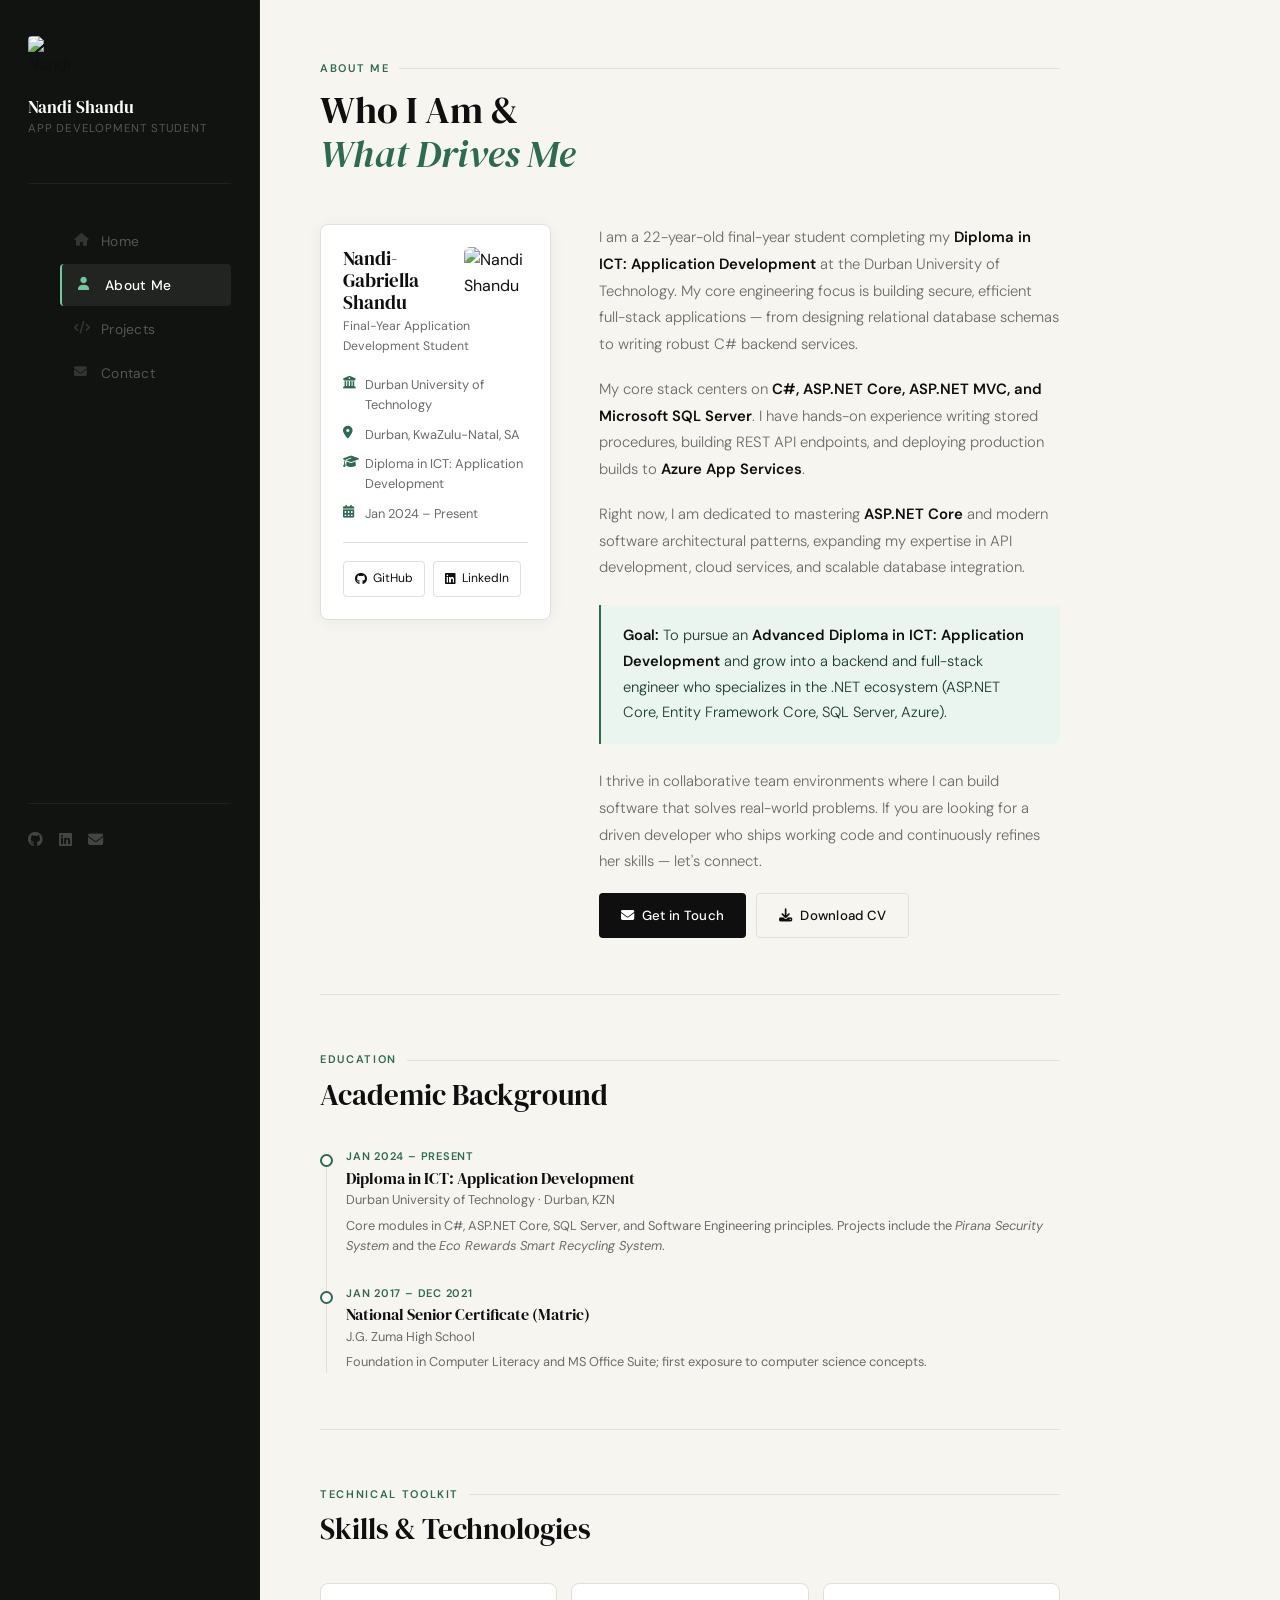
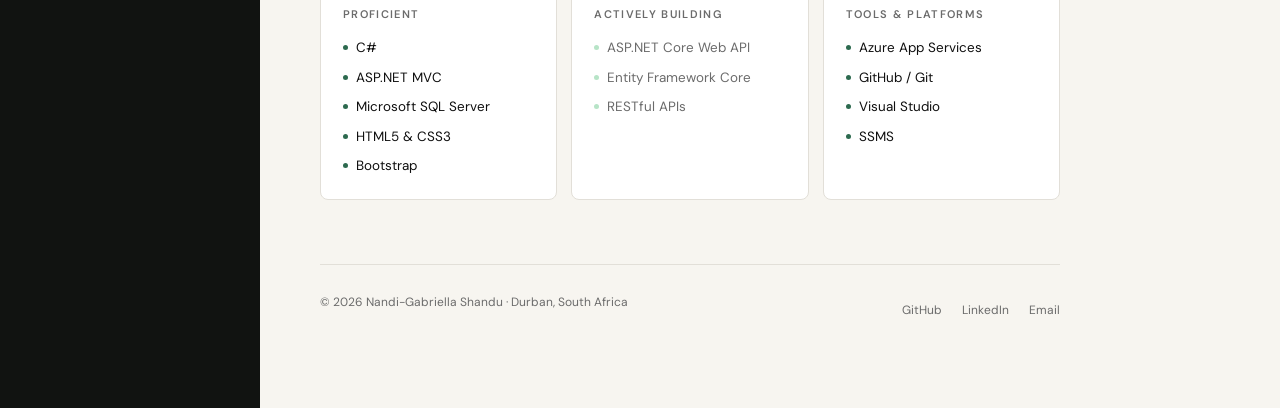
==== AboutMe.html @ 116c6e50 "Refactor AboutMe.html for content and layout updates Updated the AboutMe.html file to improve conten" ====
<!DOCTYPE html>
<html lang="en">

<head>
    <meta charset="UTF-8" />
    <meta name="viewport" content="width=device-width, initial-scale=1.0" />
    <title>About Nandi Shandu</title>
    <link href="https://cdn.jsdelivr.net/npm/bootstrap@5.3.0/dist/css/bootstrap.min.css" rel="stylesheet">
    <link rel="stylesheet" href="https://cdnjs.cloudflare.com/ajax/libs/font-awesome/6.5.0/css/all.min.css">
    <link rel="stylesheet" href="style.css">
</head>

<body>

    <header class="mobile-header">
        <span class="mobile-logo">Nandi Shandu</span>
        <button class="hamburger" id="hamburger" aria-label="Open menu">
            <span></span><span></span><span></span>
        </button>
    </header>

    <aside class="sidebar" id="sidebar">
        <div class="sidebar-inner">
            <div class="sidebar-brand">
                <img src="images/profile.jpg" alt="Nandi Shandu">
                <h3>Nandi Shandu</h3>
                <p>App Development Student</p>
            </div>
            <nav class="sidebar-nav">
                <ul>
                    <li><a href="Portfolio.html"><i class="fas fa-home"></i> Home</a></li>
                    <li><a href="AboutMe.html" class="active"><i class="fas fa-user"></i> About Me</a></li>
                    <li><a href="MyProjects.html"><i class="fas fa-code"></i> Projects</a></li>
                    <li><a href="ContactDetails.html"><i class="fas fa-envelope"></i> Contact</a></li>
                </ul>
            </nav>
            <div class="sidebar-footer">
                <div class="sidebar-socials">
                    <a href="https://github.com/Nandi288" target="_blank"><i class="fab fa-github"></i></a>
                    <a href="https://www.linkedin.com/in/nandi-shandu-079231384" target="_blank"><i class="fab fa-linkedin"></i></a>
                    <a href="mailto:nandishandu51@gmail.com"><i class="fas fa-envelope"></i></a>
                </div>
            </div>
        </div>
    </aside>
    <div class="menu-overlay" id="overlay"></div>

    <main class="main">
        <div class="page-wrap">

            <p class="section-label">About Me</p>
            <h1 style="font-size: 2.4rem; margin-bottom: 48px;">Who I Am &amp;<br><em style="color: var(--accent-bright);">What Drives Me</em></h1>

            <div class="about-grid">

                <!-- Left Card -->
                <div>
                    <div class="about-sidebar-card">
                        <div class="about-card-body">
                            <div style="display:flex; justify-content:space-between; align-items:flex-start; margin-bottom:4px;">
                                <h2 class="about-name" style="margin-bottom:0;">Nandi-Gabriella Shandu</h2>
                                <img src="images/profile.jpg" alt="Nandi Shandu" style="width:64px; height:64px; border-radius:6px; object-fit:cover; flex-shrink:0; margin-left:14px; filter:grayscale(10%);">
                            </div>

                            <p class="about-role">Final-Year Application Development Student</p>
                            <div class="about-detail-row">
                                <i class="fas fa-university"></i>
                                <span>Durban University of Technology</span>
                            </div>
                            <div class="about-detail-row">
                                <i class="fas fa-map-marker-alt"></i>
                                <span>Durban, KwaZulu-Natal, SA</span>
                            </div>
                            <div class="about-detail-row">
                                <i class="fas fa-graduation-cap"></i>
                                <span>Diploma in ICT: Application Development</span>
                            </div>
                            <div class="about-detail-row">
                                <i class="fas fa-calendar-alt"></i>
                                <span>Jan 2024 – Present</span>
                            </div>
                            <div class="about-social-row">
                                <a href="https://github.com/Nandi288" target="_blank" class="social-icon-btn"><i class="fab fa-github"></i> GitHub</a>
                                <a href="https://www.linkedin.com/in/nandi-shandu-079231384" target="_blank" class="social-icon-btn"><i class="fab fa-linkedin"></i> LinkedIn</a>
                            </div>
                        </div>
                    </div>
                </div>

                <!-- Right Bio -->
                <div class="about-main-content">
                    <p>
                        I am a 22-year-old final-year student completing my <strong>Diploma in ICT: Application Development</strong> at the Durban University of Technology.
                        My core engineering focus is building secure, efficient full-stack applications — from designing relational database schemas to writing robust C# backend services.
                    </p>
                    <p>
                        My core stack centers on <strong>C#, ASP.NET Core, ASP.NET MVC, and Microsoft SQL Server</strong>. I have hands-on experience writing stored procedures, building REST API endpoints, and deploying production builds to <strong>Azure App Services</strong>.
                    </p>
                    <p>
                        Right now, I am dedicated to mastering <strong>ASP.NET Core</strong> and modern software architectural patterns, expanding my expertise in API development, cloud services, and scalable database integration.
                    </p>

                    <div class="goal-box">
                        <p>
                            <strong>Goal:</strong> To pursue an <strong>Advanced Diploma in ICT: Application Development</strong> and grow into a backend and full-stack engineer who specializes in the .NET ecosystem (ASP.NET Core, Entity Framework Core, SQL Server, Azure).
                        </p>
                    </div>

                    <p>
                        I thrive in collaborative team environments where I can build software that solves real-world problems.
                        If you are looking for a driven developer who ships working code and continuously refines her skills — let's connect.
                    </p>

                    <div class="hero-actions" style="margin-top: 8px;">
                        <a href="ContactDetails.html" class="btn-primary"><i class="fas fa-envelope"></i> Get in Touch</a>
                        <a href="Nandi_Gabriella_Shandu_Resume.pdf" download class="btn-secondary"><i class="fas fa-download"></i> Download CV</a>
                    </div>
                </div>

            </div>

            <div class="divider" style="margin: 56px 0;"></div>

            <!-- Education Timeline -->
            <p class="section-label">Education</p>
            <h2 style="font-size: 1.8rem; margin-bottom: 36px;">Academic Background</h2>

            <div class="timeline">
                <div class="timeline-item">
                    <div class="timeline-dot"></div>
                    <p class="timeline-date">Jan 2024 – Present</p>
                    <h3 class="timeline-title">Diploma in ICT: Application Development</h3>
                    <p class="timeline-sub">Durban University of Technology · Durban, KZN</p>
                    <p class="timeline-detail">
                        Core modules in C#, ASP.NET Core, SQL Server, and Software Engineering principles.
                        Projects include the <em>Pirana Security System</em> and the <em>Eco Rewards Smart Recycling System</em>.
                    </p>
                </div>

                <div class="timeline-item">
                    <div class="timeline-dot"></div>
                    <p class="timeline-date">Jan 2017 – Dec 2021</p>
                    <h3 class="timeline-title">National Senior Certificate (Matric)</h3>
                    <p class="timeline-sub">J.G. Zuma High School</p>
                    <p class="timeline-detail">
                        Foundation in Computer Literacy and MS Office Suite; first exposure to computer science concepts.
                    </p>
                </div>
            </div>

            <div class="divider" style="margin: 56px 0;"></div>

            <!-- Skills -->
            <p class="section-label">Technical Toolkit</p>
            <h2 style="font-size: 1.8rem; margin-bottom: 36px;">Skills &amp; Technologies</h2>

            <div class="skills-grid" style="margin-bottom: 64px;">
                <div class="skill-group">
                    <p class="skill-group-label">Proficient</p>
                    <div class="skill-list">
                        <span class="skill-item">C#</span>
                        <span class="skill-item">ASP.NET MVC</span>
                        <span class="skill-item">Microsoft SQL Server</span>
                        <span class="skill-item">HTML5 &amp; CSS3</span>
                        <span class="skill-item">Bootstrap</span>
                    </div>
                </div>
                <div class="skill-group">
                    <p class="skill-group-label">Actively Building</p>
                    <div class="skill-list">
                        <span class="skill-item learning">ASP.NET Core Web API</span>
                        <span class="skill-item learning">Entity Framework Core</span>
                        <span class="skill-item learning">RESTful APIs</span>
                    </div>
                </div>
                <div class="skill-group">
                    <p class="skill-group-label">Tools &amp; Platforms</p>
                    <div class="skill-list">
                        <span class="skill-item">Azure App Services</span>
                        <span class="skill-item">GitHub / Git</span>
                        <span class="skill-item">Visual Studio</span>
                        <span class="skill-item">SSMS</span>
                    </div>
                </div>
            </div>

            <footer class="footer">
                <p class="footer-copy">© 2026 Nandi-Gabriella Shandu · Durban, South Africa</p>
                <div class="footer-links">
                    <a href="https://github.com/Nandi288" target="_blank">GitHub</a>
                    <a href="https://www.linkedin.com/in/nandi-shandu-079231384" target="_blank">LinkedIn</a>
                    <a href="mailto:nandishandu51@gmail.com">Email</a>
                </div>
            </footer>

        </div>
    </main>

    <script>
        const btn = document.getElementById('hamburger');
        const sidebar = document.getElementById('sidebar');
        const overlay = document.getElementById('overlay');
        btn.addEventListener('click', () => { sidebar.classList.toggle('open'); overlay.classList.toggle('active'); });
        overlay.addEventListener('click', () => { sidebar.classList.remove('open'); overlay.classList.remove('active'); });
    </script>
</body>

</html>
---- style.css ----
@import url('https://fonts.googleapis.com/css2?family=DM+Serif+Display:ital@0;1&family=DM+Sans:ital,opsz,wght@0,9..40,300;0,9..40,400;0,9..40,500;0,9..40,600;1,9..40,300&display=swap');

:root {
    --ink: #0f0f0f;
    --panel: #111311;
    --panel-border: #1e221e;
    --paper: #f7f5f0;
    --surface: #ffffff;
    --cream: #eeebe4;
    --line: #e2dfd8;
    --mid: #6b6b6b;
    --accent: #1a3a2a;
    --accent-bright: #2d6a4f;
    --accent-muted: #1e2e22;
    --green-text: #74c69d;
    --white: #ffffff;
    --sidebar-w: 260px;
    --radius: 4px;
}

*,
*::before,
*::after {
    margin: 0;
    padding: 0;
    box-sizing: border-box;
}

html {
    scroll-behavior: smooth;
}

body {
    font-family: 'DM Sans', sans-serif;
    background-color: var(--panel);
    color: var(--ink);
    font-size: 16px;
    line-height: 1.6;
    -webkit-font-smoothing: antialiased;
}

h1,
h2,
h3,
h4 {
    font-family: 'DM Serif Display', serif;
    line-height: 1.15;
    font-weight: 400;
}

/* SIDEBAR */
.sidebar {
    position: fixed;
    top: 0;
    left: 0;
    width: var(--sidebar-w);
    height: 100vh;
    background: var(--panel);
    border-right: 1px solid var(--panel-border);
    display: flex;
    flex-direction: column;
    z-index: 200;
    overflow: hidden;
}

.sidebar-inner {
    display: flex;
    flex-direction: column;
    height: 100%;
    padding: 36px 28px 32px;
}

.sidebar-brand {
    margin-bottom: 36px;
    padding-bottom: 28px;
    border-bottom: 1px solid var(--panel-border);
}

.sidebar-brand img {
    width: 48px;
    height: 48px;
    border-radius: var(--radius);
    object-fit: cover;
    margin-bottom: 14px;
    filter: grayscale(20%);
    display: block;
}

.sidebar-brand h3 {
    font-family: 'DM Serif Display', serif;
    font-size: 1.05rem;
    color: var(--white);
    margin-bottom: 3px;
    font-weight: 400;
}

.sidebar-brand p {
    font-size: 0.72rem;
    color: #555;
    letter-spacing: 0.07em;
    text-transform: uppercase;
}

.sidebar-nav {
    flex: 1;
}

.sidebar-nav ul {
    list-style: none;
    display: flex;
    flex-direction: column;
    gap: 2px;
}

.sidebar-nav a {
    display: flex;
    align-items: center;
    gap: 11px;
    padding: 10px 12px;
    color: #555;
    text-decoration: none;
    font-size: 0.86rem;
    font-weight: 400;
    letter-spacing: 0.02em;
    border-radius: var(--radius);
    border-left: 2px solid transparent;
    transition: color 0.18s, background 0.18s, border-color 0.18s, padding-left 0.18s;
}

.sidebar-nav a i {
    width: 16px;
    font-size: 0.8rem;
    opacity: 0.5;
    transition: opacity 0.18s;
    flex-shrink: 0;
}

.sidebar-nav a:hover {
    color: #ccc;
    background: rgba(255, 255, 255, 0.05);
    padding-left: 16px;
}

.sidebar-nav a:hover i {
    opacity: 0.9;
}

.sidebar-nav a.active {
    color: var(--white);
    background: rgba(255, 255, 255, 0.07);
    border-left-color: var(--green-text);
    padding-left: 16px;
    font-weight: 500;
}

.sidebar-nav a.active i {
    opacity: 1;
    color: var(--green-text);
}

.sidebar-footer {
    padding-top: 24px;
    border-top: 1px solid var(--panel-border);
    margin-top: 8px;
}

.sidebar-socials {
    display: flex;
    gap: 16px;
    margin-bottom: 16px;
}

.sidebar-socials a {
    color: #444;
    font-size: 0.95rem;
    text-decoration: none;
    transition: color 0.2s;
}

.sidebar-socials a:hover {
    color: var(--green-text);
}

/* MOBILE HEADER */
.mobile-header {
    display: none;
    position: fixed;
    top: 0;
    left: 0;
    right: 0;
    height: 56px;
    background: var(--panel);
    border-bottom: 1px solid var(--panel-border);
    z-index: 300;
    align-items: center;
    justify-content: space-between;
    padding: 0 20px;
}

.mobile-logo {
    font-family: 'DM Serif Display', serif;
    color: var(--white);
    font-size: 1rem;
}

.hamburger {
    background: none;
    border: none;
    cursor: pointer;
    display: flex;
    flex-direction: column;
    gap: 5px;
    padding: 4px;
}

.hamburger span {
    display: block;
    width: 20px;
    height: 1.5px;
    background: #888;
    border-radius: 2px;
    transition: all 0.25s;
}

.menu-overlay {
    display: none;
    position: fixed;
    inset: 0;
    background: rgba(0, 0, 0, 0.7);
    z-index: 199;
}

.menu-overlay.active {
    display: block;
}

/* MAIN CONTENT */
.main {
    margin-left: var(--sidebar-w);
    min-height: 100vh;
    background: var(--paper);
}

.hero {
    padding: 72px 60px 56px;
    max-width: 860px;
    display: grid;
    grid-template-columns: 1fr auto;
    gap: 48px;
    align-items: start;
    border-bottom: 1px solid var(--line);
}

.hero-eyebrow {
    font-size: 0.72rem;
    font-weight: 600;
    letter-spacing: 0.16em;
    text-transform: uppercase;
    color: var(--accent-bright);
    margin-bottom: 14px;
    display: flex;
    align-items: center;
    gap: 10px;
}

.hero-eyebrow::before {
    content: '';
    display: inline-block;
    width: 20px;
    height: 1px;
    background: var(--accent-bright);
}

.hero-name {
    font-size: clamp(2.8rem, 4.5vw, 3.8rem);
    color: var(--ink);
    margin-bottom: 14px;
    line-height: 1.04;
    letter-spacing: -0.01em;
}

.hero-name em {
    color: var(--accent-bright);
    font-style: italic;
}

.hero-tagline {
    font-size: 1rem;
    color: var(--mid);
    max-width: 460px;
    margin-bottom: 32px;
    line-height: 1.75;
    font-weight: 300;
}

.hero-chips {
    display: flex;
    flex-wrap: wrap;
    gap: 7px;
    margin-bottom: 36px;
}

.chip {
    padding: 5px 13px;
    background: var(--surface);
    border: 0.5px solid var(--line);
    border-radius: 100px;
    font-size: 0.76rem;
    font-weight: 500;
    color: var(--ink);
    letter-spacing: 0.02em;
}

.chip.green {
    background: #eaf5ef;
    border-color: #b7e4c7;
    color: var(--accent);
}

.hero-actions {
    display: flex;
    gap: 10px;
    flex-wrap: wrap;
}

.hero-image-col {
    padding-top: 8px;
    position: relative;
}

.hero-image-col::after {
    content: '';
    position: absolute;
    bottom: -8px;
    right: -8px;
    width: 100%;
    height: 100%;
    border: 1px solid var(--line);
    border-radius: 8px;
    z-index: 0;
    pointer-events: none;
}

.hero-avatar {
    width: 150px;
    height: 150px;
    border-radius: 8px;
    object-fit: cover;
    display: block;
    filter: grayscale(15%);
    position: relative;
    z-index: 1;
    transition: filter 0.35s;
}

.hero-avatar:hover {
    filter: grayscale(0%);
}

.page-wrap {
    max-width: 860px;
    padding: 60px 60px 80px;
}

.section-label {
    font-size: 0.69rem;
    font-weight: 600;
    letter-spacing: 0.15em;
    text-transform: uppercase;
    color: var(--accent-bright);
    margin-bottom: 10px;
    display: flex;
    align-items: center;
    gap: 10px;
}

.section-label::after {
    content: '';
    flex: 1;
    height: 1px;
    background: var(--line);
}

.divider {
    height: 1px;
    background: var(--line);
    margin: 0;
}

/* BUTTONS */
.btn-primary {
    display: inline-flex;
    align-items: center;
    gap: 8px;
    padding: 11px 22px;
    background: var(--ink);
    color: var(--white);
    text-decoration: none;
    font-size: 0.83rem;
    font-weight: 500;
    border-radius: var(--radius);
    letter-spacing: 0.02em;
    transition: background 0.2s, transform 0.15s;
    border: none;
    cursor: pointer;
}

.btn-primary:hover {
    background: var(--accent-bright);
    color: var(--white);
    transform: translateY(-1px);
}

.btn-secondary {
    display: inline-flex;
    align-items: center;
    gap: 8px;
    padding: 11px 22px;
    background: transparent;
    color: var(--ink);
    text-decoration: none;
    font-size: 0.83rem;
    font-weight: 500;
    border-radius: var(--radius);
    border: 0.5px solid var(--line);
    letter-spacing: 0.02em;
    transition: all 0.2s;
    cursor: pointer;
}

.btn-secondary:hover {
    border-color: var(--ink);
    background: rgba(0, 0, 0, 0.03);
}

/* STATS ROW */
.stats-row {
    display: grid;
    grid-template-columns: repeat(3, 1fr);
    border: 0.5px solid var(--line);
    border-radius: 8px;
    overflow: hidden;
    margin-bottom: 56px;
    background: var(--surface);
}

.stat-item {
    padding: 26px 28px;
    border-right: 0.5px solid var(--line);
    text-align: center;
}

.stat-item:last-child {
    border-right: none;
}

.stat-number {
    font-family: 'DM Serif Display', serif;
    font-size: 2.4rem;
    color: var(--accent-bright);
    display: block;
    margin-bottom: 3px;
    line-height: 1;
}

.stat-label {
    font-size: 0.75rem;
    color: var(--mid);
    letter-spacing: 0.05em;
}

/* PROJECT CARDS */
.projects-grid {
    display: grid;
    grid-template-columns: 1fr 1fr;
    gap: 16px;
    margin-bottom: 56px;
}

.project-card {
    border: 0.5px solid var(--line);
    border-radius: 8px;
    overflow: hidden;
    background: var(--surface);
    transition: transform 0.22s ease, box-shadow 0.22s ease, border-color 0.22s;
}

.project-card:hover {
    transform: translateY(-4px);
    box-shadow: 0 16px 40px rgba(0, 0, 0, 0.09);
    border-color: #c8c4bc;
}

.project-thumb {
    height: 130px;
    display: flex;
    align-items: center;
    justify-content: center;
    font-size: 2.4rem;
}

.thumb-dark { background: #131313; color: #fff; }
.thumb-teal { background: #162c20; color: #74c69d; }
.thumb-blue { background: #0f2140; color: #90b8f8; }

.project-body { padding: 22px; }

.project-client {
    font-size: 0.69rem;
    font-weight: 600;
    letter-spacing: 0.12em;
    text-transform: uppercase;
    color: var(--accent-bright);
    margin-bottom: 6px;
}

.project-title {
    font-family: 'DM Serif Display', serif;
    font-size: 1.1rem;
    margin-bottom: 8px;
    color: var(--ink);
}

.project-desc {
    font-size: 0.83rem;
    color: var(--mid);
    line-height: 1.65;
    margin-bottom: 14px;
}

.project-tags {
    display: flex;
    flex-wrap: wrap;
    gap: 5px;
    margin-bottom: 18px;
}

.tag {
    padding: 3px 9px;
    background: var(--cream);
    border-radius: 3px;
    font-size: 0.71rem;
    font-weight: 500;
    color: var(--mid);
    letter-spacing: 0.02em;
}

.project-links {
    display: flex;
    gap: 8px;
    flex-wrap: wrap;
}

.link-btn {
    display: inline-flex;
    align-items: center;
    gap: 6px;
    padding: 7px 13px;
    font-size: 0.76rem;
    font-weight: 500;
    border-radius: var(--radius);
    text-decoration: none;
    transition: all 0.18s;
}

.link-btn-outline {
    border: 0.5px solid var(--line);
    color: var(--ink);
    background: transparent;
}

.link-btn-outline:hover {
    background: var(--ink);
    color: var(--white);
    border-color: var(--ink);
}

.link-btn-solid {
    background: var(--accent-bright);
    color: var(--white);
    border: 0.5px solid var(--accent-bright);
}

.link-btn-solid:hover {
    background: #235c43;
    border-color: #235c43;
}

/* SKILLS GRID */
.skills-grid {
    display: grid;
    grid-template-columns: repeat(3, 1fr);
    gap: 14px;
    margin-bottom: 56px;
}

.skill-group {
    padding: 22px;
    background: var(--surface);
    border: 0.5px solid var(--line);
    border-radius: 8px;
}

.skill-group-label {
    font-size: 0.69rem;
    font-weight: 600;
    letter-spacing: 0.12em;
    text-transform: uppercase;
    color: var(--mid);
    margin-bottom: 14px;
}

.skill-list {
    display: flex;
    flex-direction: column;
    gap: 8px;
}

.skill-item {
    display: flex;
    align-items: center;
    gap: 8px;
    font-size: 0.84rem;
    color: var(--ink);
    font-weight: 400;
}

.skill-item::before {
    content: '';
    width: 5px;
    height: 5px;
    border-radius: 50%;
    background: var(--accent-bright);
    flex-shrink: 0;
}

.skill-item.learning { color: var(--mid); }
.skill-item.learning::before { background: #b7e4c7; }

/* CTA BLOCK */
.cta-block {
    background: var(--panel);
    border-radius: 8px;
    padding: 48px 44px;
    display: grid;
    grid-template-columns: 1fr auto;
    gap: 36px;
    align-items: center;
    margin-bottom: 56px;
}

.cta-block h2 { color: var(--white); font-size: 1.8rem; margin-bottom: 6px; }
.cta-block p { color: #555; font-size: 0.88rem; }

.cta-actions {
    display: flex;
    gap: 10px;
    flex-shrink: 0;
}

.btn-white {
    display: inline-flex;
    align-items: center;
    gap: 8px;
    padding: 11px 20px;
    background: var(--green-text);
    color: var(--panel);
    font-size: 0.83rem;
    font-weight: 600;
    border-radius: var(--radius);
    text-decoration: none;
    transition: background 0.2s, transform 0.15s;
    letter-spacing: 0.01em;
}

.btn-white:hover {
    background: #52b788;
    color: var(--panel);
    transform: translateY(-1px);
}

.btn-ghost {
    display: inline-flex;
    align-items: center;
    gap: 8px;
    padding: 11px 20px;
    background: transparent;
    color: #666;
    font-size: 0.83rem;
    font-weight: 500;
    border-radius: var(--radius);
    border: 0.5px solid #2a2a2a;
    text-decoration: none;
    transition: all 0.2s;
}

.btn-ghost:hover {
    background: rgba(255, 255, 255, 0.05);
    color: #ccc;
    border-color: #444;
}

/* ABOUT PAGE */
.about-grid {
    display: grid;
    grid-template-columns: 1fr 2fr;
    gap: 48px;
    margin-bottom: 56px;
    align-items: start;
}

.about-sidebar-card {
    position: sticky;
    top: 32px;
    background: var(--surface);
    border: 0.5px solid var(--line);
    border-radius: 8px;
    overflow: hidden;
    box-shadow: 0 2px 16px rgba(0, 0, 0, 0.05);
}

.about-card-body { padding: 22px; }
.about-name { font-family: 'DM Serif Display', serif; font-size: 1.2rem; margin-bottom: 3px; }
.about-role { font-size: 0.77rem; color: var(--mid); margin-bottom: 18px; }

.about-detail-row {
    display: flex;
    gap: 9px;
    font-size: 0.8rem;
    color: var(--mid);
    margin-bottom: 9px;
    align-items: flex-start;
}

.about-detail-row i {
    color: var(--accent-bright);
    width: 13px;
    flex-shrink: 0;
    margin-top: 2px;
}

.about-social-row {
    display: flex;
    gap: 8px;
    margin-top: 18px;
    padding-top: 18px;
    border-top: 0.5px solid var(--line);
}

.social-icon-btn {
    display: inline-flex;
    align-items: center;
    gap: 6px;
    padding: 7px 11px;
    border: 0.5px solid var(--line);
    border-radius: var(--radius);
    font-size: 0.76rem;
    text-decoration: none;
    color: var(--ink);
    transition: all 0.18s;
}

.social-icon-btn:hover {
    background: var(--ink);
    color: var(--white);
    border-color: var(--ink);
}

.about-main-content p {
    color: var(--mid);
    line-height: 1.8;
    margin-bottom: 18px;
    font-size: 0.93rem;
    font-weight: 300;
}

.about-main-content p strong {
    color: var(--ink);
    font-weight: 600;
}

.goal-box {
    background: #eaf5ef;
    border-left: 2px solid var(--accent-bright);
    border-radius: 0 6px 6px 0;
    padding: 18px 22px;
    margin: 24px 0;
}

.goal-box p {
    color: var(--accent) !important;
    font-size: 0.92rem !important;
    line-height: 1.75 !important;
    margin: 0 !important;
}

/* TIMELINE */
.timeline {
    position: relative;
    padding-left: 26px;
    margin-bottom: 40px;
}

.timeline::before {
    content: '';
    position: absolute;
    left: 6px;
    top: 8px;
    bottom: 0;
    width: 1px;
    background: var(--line);
}

.timeline-item {
    position: relative;
    margin-bottom: 28px;
}

.timeline-dot {
    position: absolute;
    left: -26px;
    top: 6px;
    width: 13px;
    height: 13px;
    border-radius: 50%;
    background: var(--surface);
    border: 2px solid var(--accent-bright);
}

.timeline-date {
    font-size: 0.69rem;
    color: var(--accent-bright);
    font-weight: 600;
    letter-spacing: 0.07em;
    text-transform: uppercase;
    margin-bottom: 3px;
}

.timeline-title { font-family: 'DM Serif Display', serif; font-size: 1rem; margin-bottom: 3px; }
.timeline-sub { font-size: 0.8rem; color: var(--mid); margin-bottom: 5px; }
.timeline-detail { font-size: 0.8rem; color: var(--mid); line-height: 1.6; }

/* CONTACT PAGE */
.contact-grid {
    display: grid;
    grid-template-columns: 1fr 1fr;
    gap: 16px;
    margin-bottom: 36px;
}

.contact-card {
    padding: 28px;
    background: var(--surface);
    border: 0.5px solid var(--line);
    border-radius: 8px;
    text-align: center;
    transition: border-color 0.2s, transform 0.2s, box-shadow 0.2s;
}

.contact-card:hover {
    border-color: var(--accent-bright);
    transform: translateY(-3px);
    box-shadow: 0 10px 28px rgba(0, 0, 0, 0.07);
}

.contact-card-icon {
    width: 52px;
    height: 52px;
    border-radius: 8px;
    display: flex;
    align-items: center;
    justify-content: center;
    margin: 0 auto 18px;
    font-size: 1.3rem;
}

.icon-green { background: #eaf5ef; color: var(--accent-bright); }
.icon-dark { background: var(--cream); color: var(--ink); }

.contact-card h3 { font-size: 0.98rem; margin-bottom: 5px; }
.contact-card p { font-size: 0.83rem; color: var(--mid); margin-bottom: 18px; }

.contact-card a.value-link {
    font-size: 0.85rem;
    font-weight: 500;
    color: var(--ink);
    text-decoration: none;
}

.contact-card a.value-link:hover { color: var(--accent-bright); }

.connect-strip {
    background: var(--surface);
    border: 0.5px solid var(--line);
    border-radius: 8px;
    padding: 32px 36px;
    display: flex;
    align-items: center;
    justify-content: space-between;
    gap: 24px;
}

.connect-strip-text h3 { font-size: 1.15rem; margin-bottom: 4px; }
.connect-strip-text p { font-size: 0.83rem; color: var(--mid); }

.connect-strip-links { display: flex; gap: 10px; }

/* FOOTER */
.footer {
    padding: 28px 0 0;
    border-top: 0.5px solid var(--line);
    display: flex;
    align-items: center;
    justify-content: space-between;
    max-width: 860px;
}

.footer-copy { font-size: 0.75rem; color: var(--mid); }
.footer-links { display: flex; gap: 20px; }

.footer-links a {
    font-size: 0.75rem;
    color: var(--mid);
    text-decoration: none;
    transition: color 0.18s;
}

.footer-links a:hover { color: var(--ink); }

/* RESPONSIVE */
@media (max-width: 900px) {
    .sidebar {
        transform: translateX(-100%);
        transition: transform 0.3s cubic-bezier(0.4, 0, 0.2, 1);
    }
    .sidebar.open { transform: translateX(0); }
    .mobile-header { display: flex; }
    .main { margin-left: 0; padding-top: 56px; }
    .hero {
        grid-template-columns: 1fr;
        padding: 36px 24px 36px;
        gap: 28px;
        border-bottom: 1px solid var(--line);
    }
    .hero-image-col { order: -1; }
    .hero-image-col::after { display: none; }
    .hero-avatar { width: 90px; height: 90px; }
    .page-wrap { padding: 36px 24px 60px; }
    .projects-grid { grid-template-columns: 1fr; }
    .skills-grid { grid-template-columns: 1fr 1fr; }
    .stats-row { grid-template-columns: 1fr; }
    .stat-item { border-right: none; border-bottom: 0.5px solid var(--line); }
    .stat-item:last-child { border-bottom: none; }
    .cta-block { grid-template-columns: 1fr; gap: 24px; padding: 32px 24px; }
    .about-grid { grid-template-columns: 1fr; gap: 28px; }
    .about-sidebar-card { position: static; }
    .contact-grid { grid-template-columns: 1fr; }
    .connect-strip { flex-direction: column; text-align: center; padding: 24px; }
    .footer { flex-direction: column; gap: 12px; text-align: center; padding: 24px 0 0; }
}

@media (max-width: 600px) {
    .skills-grid { grid-template-columns: 1fr; }
    .hero-chips { gap: 6px; }
}
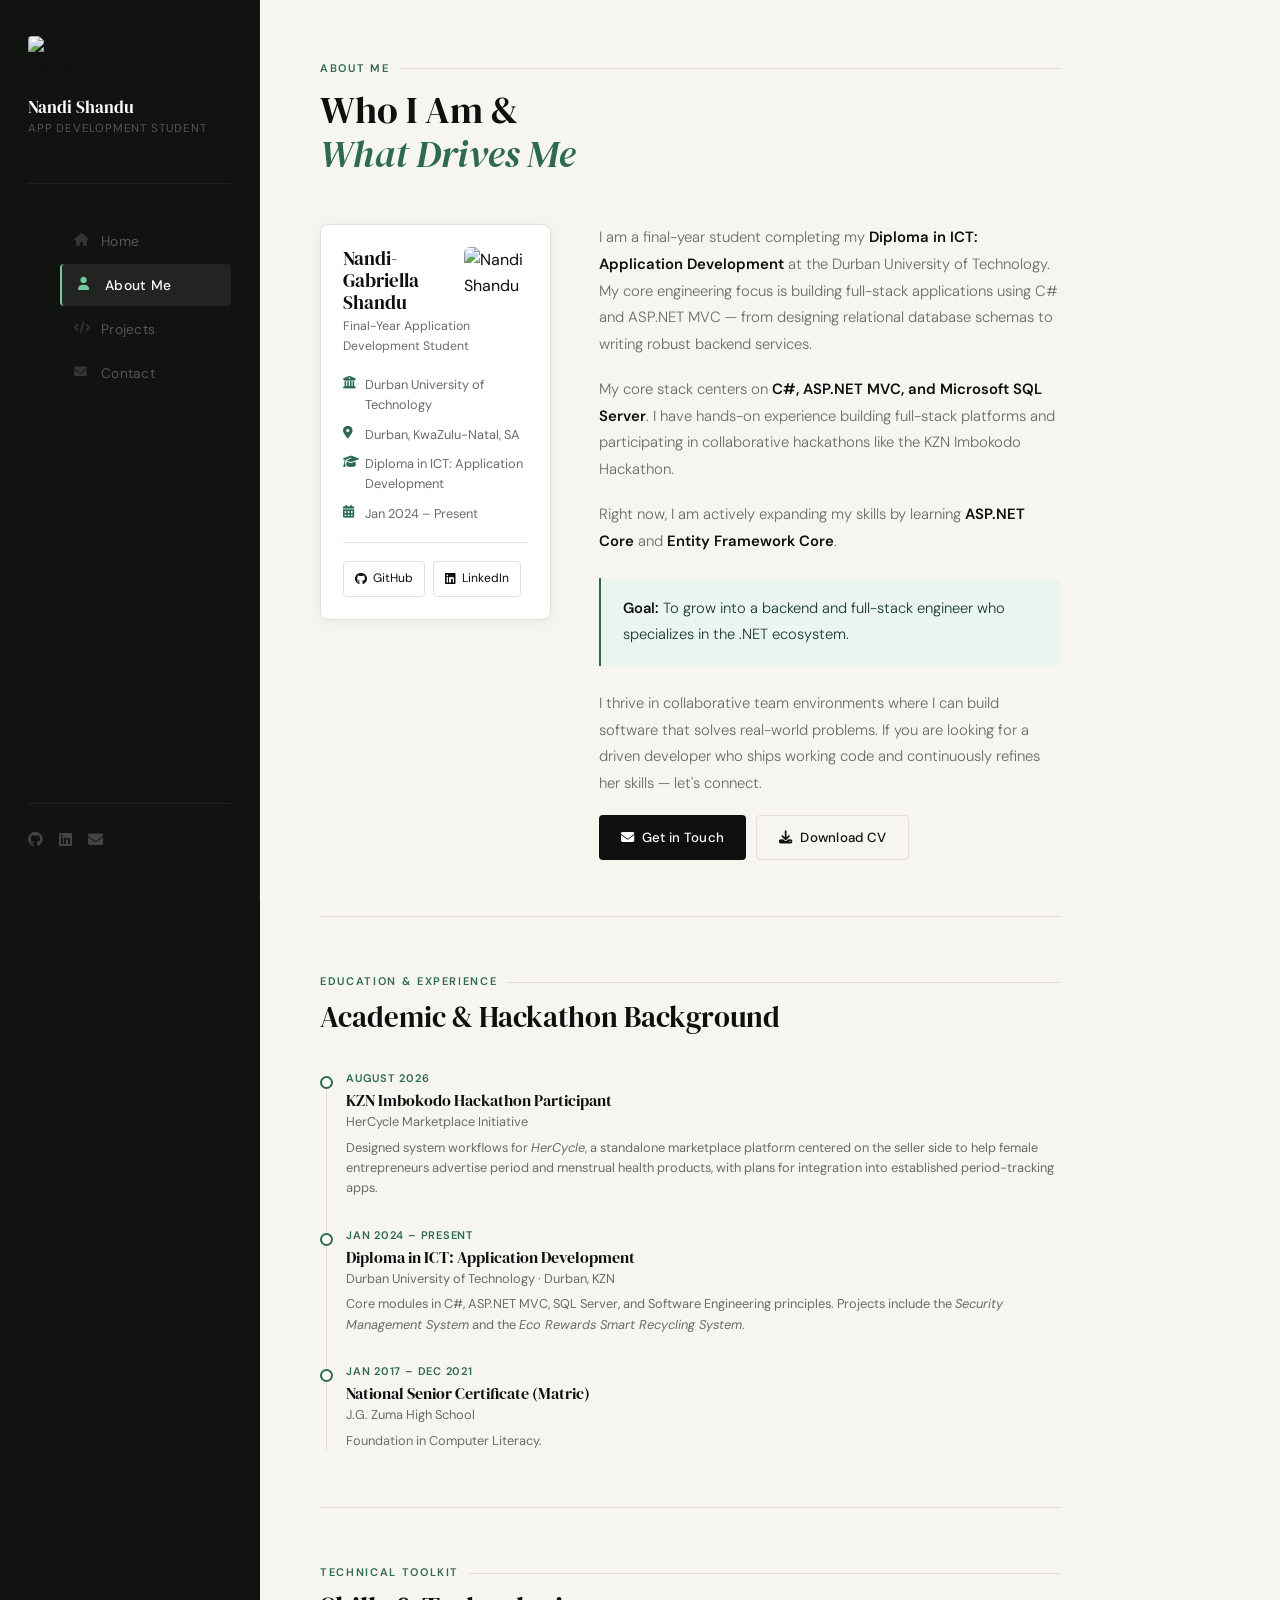
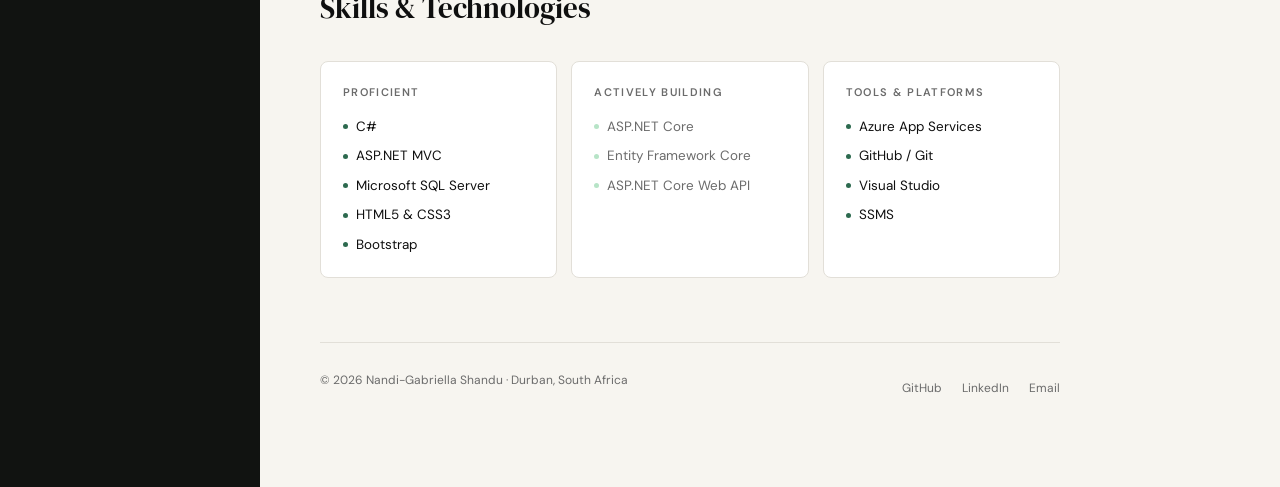
==== commit e206e05d: "Revise About Me content and skills Updated personal information and skills in the About Me section." ====
--- a/AboutMe.html
+++ b/AboutMe.html
@@ -90,19 +90,19 @@
                 <!-- Right Bio -->
                 <div class="about-main-content">
                     <p>
-                        I am a 22-year-old final-year student completing my <strong>Diploma in ICT: Application Development</strong> at the Durban University of Technology.
-                        My core engineering focus is building secure, efficient full-stack applications — from designing relational database schemas to writing robust C# backend services.
-                    </p>
-                    <p>
-                        My core stack centers on <strong>C#, ASP.NET Core, ASP.NET MVC, and Microsoft SQL Server</strong>. I have hands-on experience writing stored procedures, building REST API endpoints, and deploying production builds to <strong>Azure App Services</strong>.
-                    </p>
-                    <p>
-                        Right now, I am dedicated to mastering <strong>ASP.NET Core</strong> and modern software architectural patterns, expanding my expertise in API development, cloud services, and scalable database integration.
+                        I am a final-year student completing my <strong>Diploma in ICT: Application Development</strong> at the Durban University of Technology.
+                        My core engineering focus is building full-stack applications using C# and ASP.NET MVC — from designing relational database schemas to writing robust backend services.
+                    </p>
+                    <p>
+                        My core stack centers on <strong>C#, ASP.NET MVC, and Microsoft SQL Server</strong>. I have hands-on experience building full-stack platforms and participating in collaborative hackathons like the KZN Imbokodo Hackathon.
+                    </p>
+                    <p>
+                        Right now, I am actively expanding my skills by learning <strong>ASP.NET Core</strong> and <strong>Entity Framework Core</strong>.
                     </p>
 
                     <div class="goal-box">
                         <p>
-                            <strong>Goal:</strong> To pursue an <strong>Advanced Diploma in ICT: Application Development</strong> and grow into a backend and full-stack engineer who specializes in the .NET ecosystem (ASP.NET Core, Entity Framework Core, SQL Server, Azure).
+                            <strong>Goal:</strong> To grow into a backend and full-stack engineer who specializes in the .NET ecosystem.
                         </p>
                     </div>
 
@@ -122,18 +122,28 @@
             <div class="divider" style="margin: 56px 0;"></div>
 
             <!-- Education Timeline -->
-            <p class="section-label">Education</p>
-            <h2 style="font-size: 1.8rem; margin-bottom: 36px;">Academic Background</h2>
+            <p class="section-label">Education &amp; Experience</p>
+            <h2 style="font-size: 1.8rem; margin-bottom: 36px;">Academic &amp; Hackathon Background</h2>
 
             <div class="timeline">
+                <div class="timeline-item">
+                    <div class="timeline-dot"></div>
+                    <p class="timeline-date">August 2026</p>
+                    <h3 class="timeline-title">KZN Imbokodo Hackathon Participant</h3>
+                    <p class="timeline-sub">HerCycle Marketplace Initiative</p>
+                    <p class="timeline-detail">
+                        Designed system workflows for <em>HerCycle</em>, a standalone marketplace platform centered on the seller side to help female entrepreneurs advertise period and menstrual health products, with plans for integration into established period-tracking apps.
+                    </p>
+                </div>
+
                 <div class="timeline-item">
                     <div class="timeline-dot"></div>
                     <p class="timeline-date">Jan 2024 – Present</p>
                     <h3 class="timeline-title">Diploma in ICT: Application Development</h3>
                     <p class="timeline-sub">Durban University of Technology · Durban, KZN</p>
                     <p class="timeline-detail">
-                        Core modules in C#, ASP.NET Core, SQL Server, and Software Engineering principles.
-                        Projects include the <em>Pirana Security System</em> and the <em>Eco Rewards Smart Recycling System</em>.
+                        Core modules in C#, ASP.NET MVC, SQL Server, and Software Engineering principles.
+                        Projects include the <em>Security Management System</em> and the <em>Eco Rewards Smart Recycling System</em>.
                     </p>
                 </div>
 
@@ -143,7 +153,7 @@
                     <h3 class="timeline-title">National Senior Certificate (Matric)</h3>
                     <p class="timeline-sub">J.G. Zuma High School</p>
                     <p class="timeline-detail">
-                        Foundation in Computer Literacy and MS Office Suite; first exposure to computer science concepts.
+                        Foundation in Computer Literacy.
                     </p>
                 </div>
             </div>
@@ -168,9 +178,9 @@
                 <div class="skill-group">
                     <p class="skill-group-label">Actively Building</p>
                     <div class="skill-list">
+                        <span class="skill-item learning">ASP.NET Core</span>
+                        <span class="skill-item learning">Entity Framework Core</span>
                         <span class="skill-item learning">ASP.NET Core Web API</span>
-                        <span class="skill-item learning">Entity Framework Core</span>
-                        <span class="skill-item learning">RESTful APIs</span>
                     </div>
                 </div>
                 <div class="skill-group">
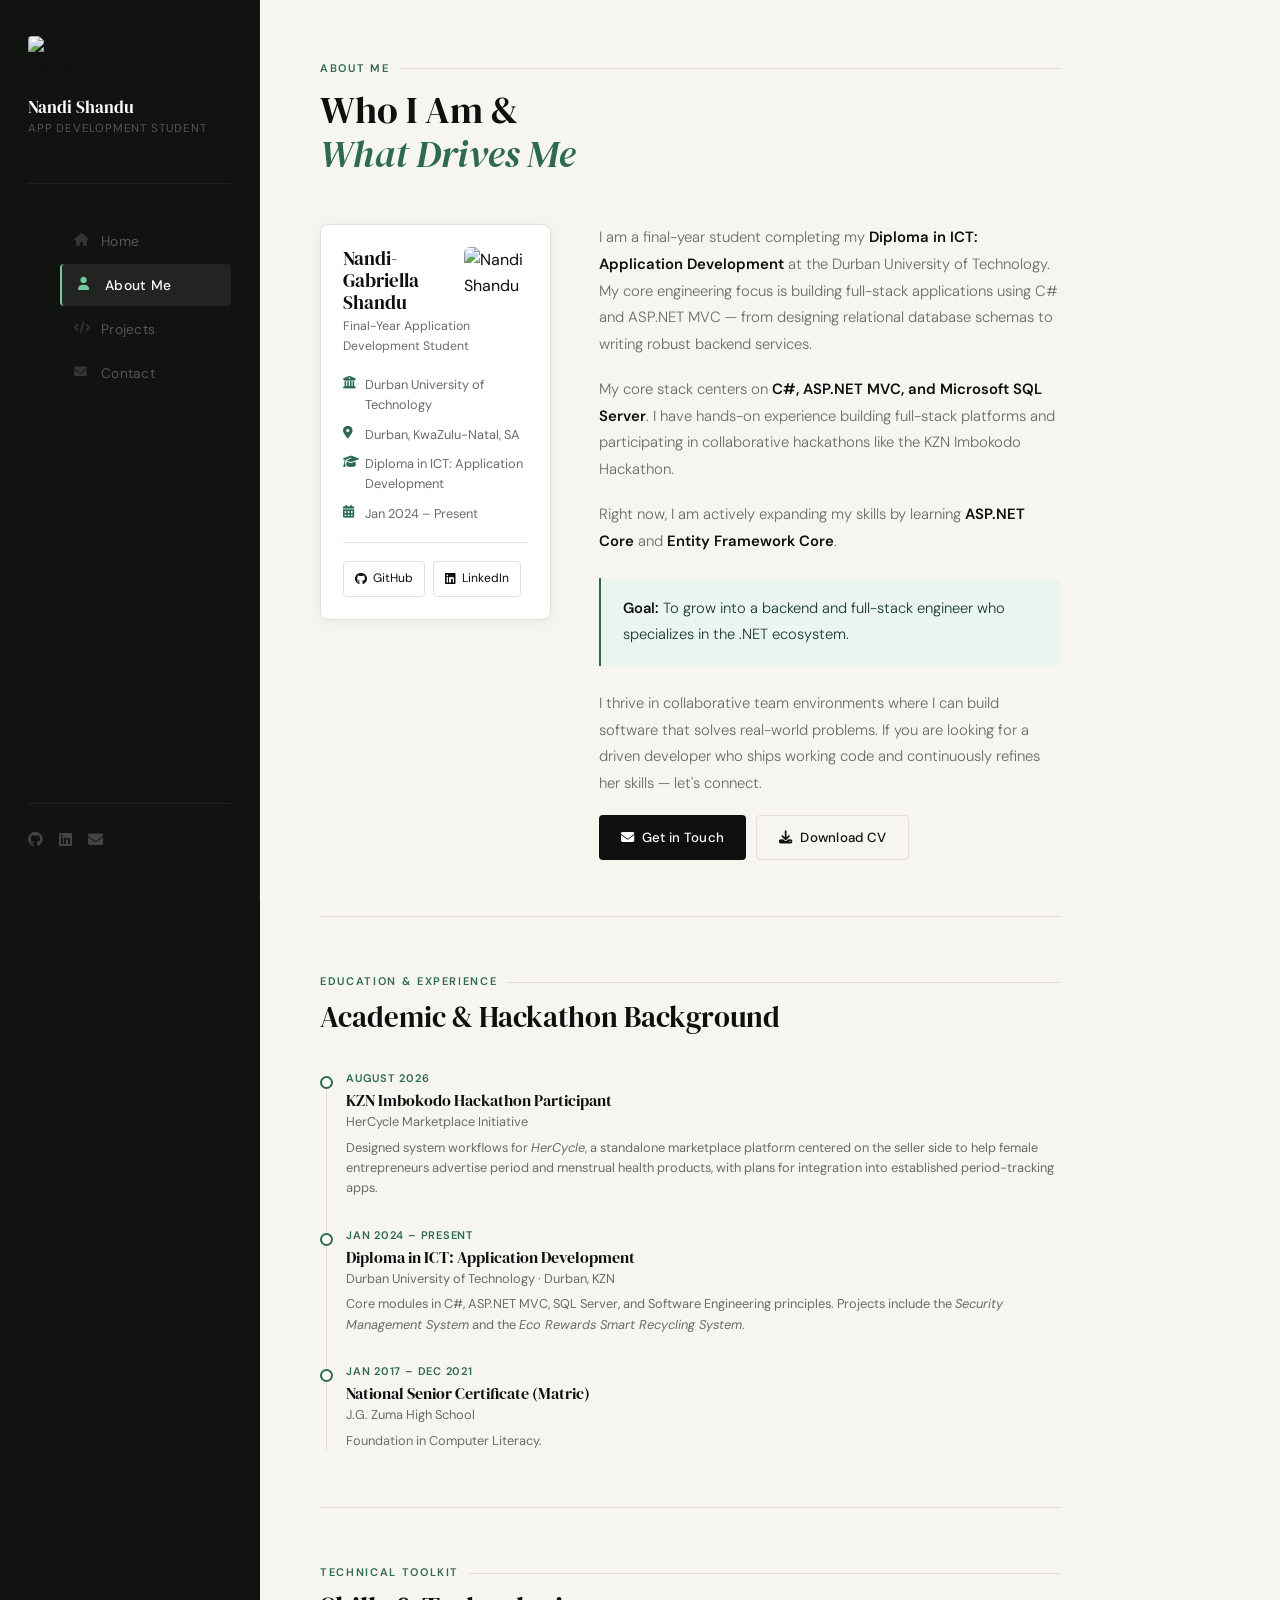
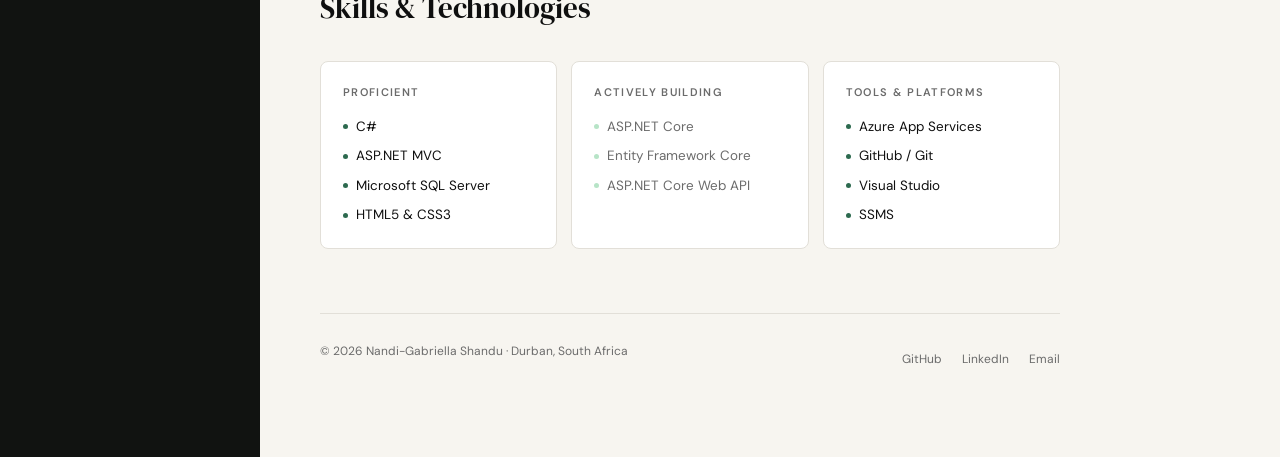
==== commit ed565b48: "Restore previous version of AboutMe.html Reverted changes to AboutMe.html, restoring previous conten" ====
--- a/AboutMe.html
+++ b/AboutMe.html
@@ -28,7 +28,7 @@
             </div>
             <nav class="sidebar-nav">
                 <ul>
-                    <li><a href="Portfolio.html"><i class="fas fa-home"></i> Home</a></li>
+                    <li><a href="index.html"><i class="fas fa-home"></i> Home</a></li>
                     <li><a href="AboutMe.html" class="active"><i class="fas fa-user"></i> About Me</a></li>
                     <li><a href="MyProjects.html"><i class="fas fa-code"></i> Projects</a></li>
                     <li><a href="ContactDetails.html"><i class="fas fa-envelope"></i> Contact</a></li>
@@ -113,7 +113,7 @@
 
                     <div class="hero-actions" style="margin-top: 8px;">
                         <a href="ContactDetails.html" class="btn-primary"><i class="fas fa-envelope"></i> Get in Touch</a>
-                        <a href="Nandi_Gabriella_Shandu_Resume.pdf" download class="btn-secondary"><i class="fas fa-download"></i> Download CV</a>
+                        <a href="Nandi_Resume.pdf" download class="btn-secondary"><i class="fas fa-download"></i> Download CV</a>
                     </div>
                 </div>
 
@@ -172,7 +172,6 @@
                         <span class="skill-item">ASP.NET MVC</span>
                         <span class="skill-item">Microsoft SQL Server</span>
                         <span class="skill-item">HTML5 &amp; CSS3</span>
-                        <span class="skill-item">Bootstrap</span>
                     </div>
                 </div>
                 <div class="skill-group">
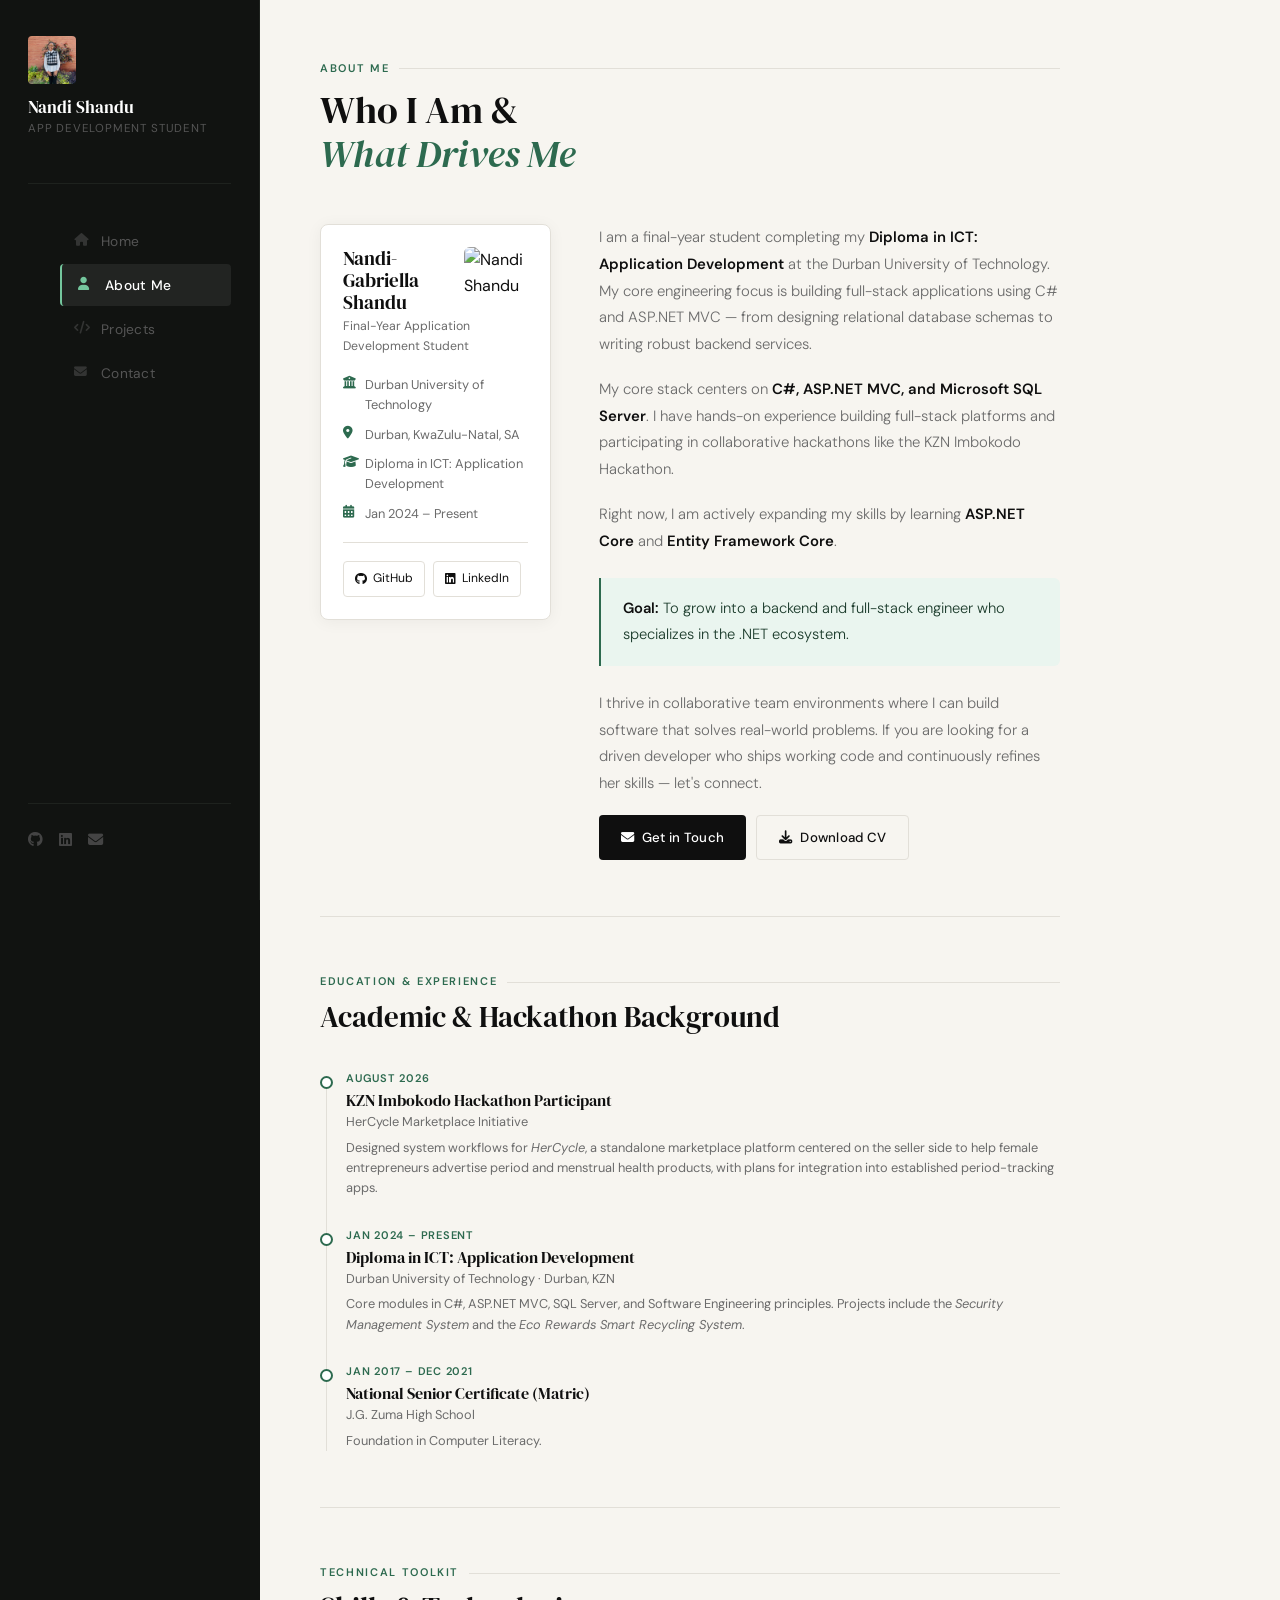
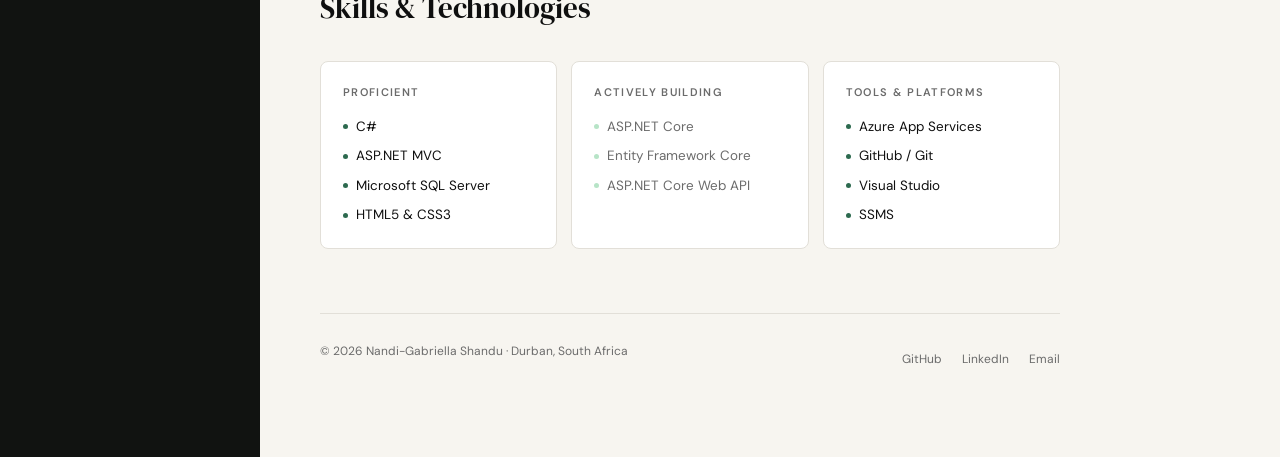
==== commit 8d3b90d5: "Update AboutMe.html with new content and links The HTML content was replaced with a new version, mai" ====
--- a/AboutMe.html
+++ b/AboutMe.html
@@ -22,7 +22,7 @@
     <aside class="sidebar" id="sidebar">
         <div class="sidebar-inner">
             <div class="sidebar-brand">
-                <img src="images/profile.jpg" alt="Nandi Shandu">
+                <img src="profile.jpg" alt="Nandi Shandu">
                 <h3>Nandi Shandu</h3>
                 <p>App Development Student</p>
             </div>
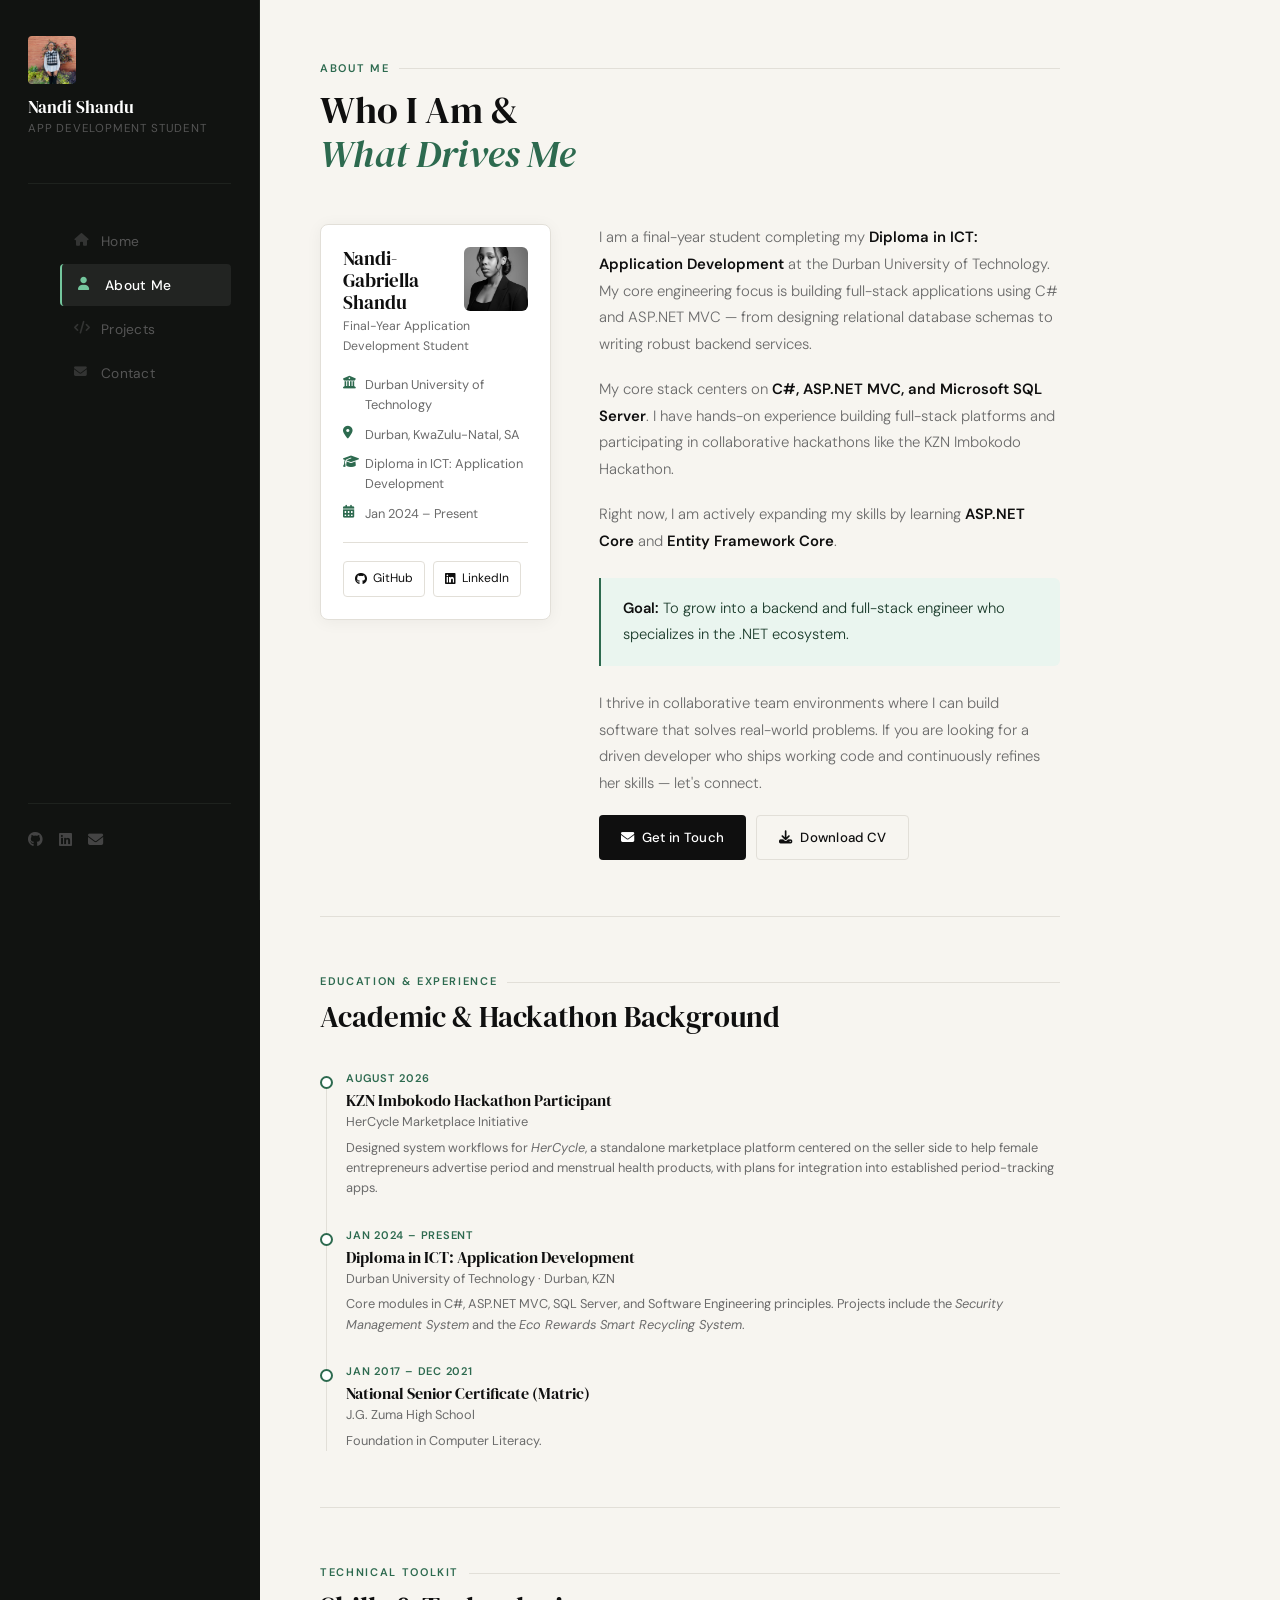
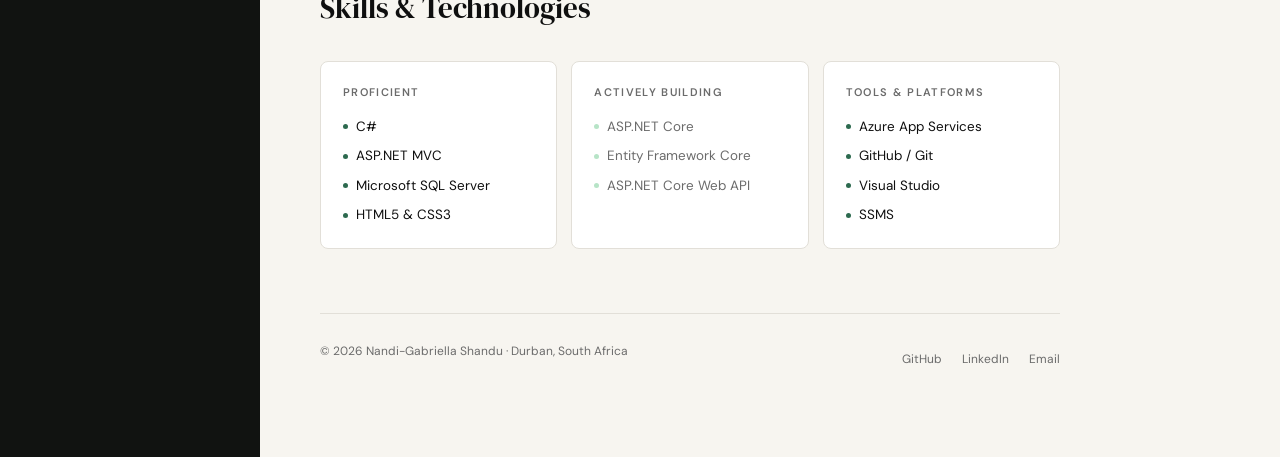
==== commit f7d91cd6: "Update profile image and content in AboutMe.html Updated profile image and adjusted content in About" ====
--- a/AboutMe.html
+++ b/AboutMe.html
@@ -59,7 +59,7 @@
                         <div class="about-card-body">
                             <div style="display:flex; justify-content:space-between; align-items:flex-start; margin-bottom:4px;">
                                 <h2 class="about-name" style="margin-bottom:0;">Nandi-Gabriella Shandu</h2>
-                                <img src="images/profile.jpg" alt="Nandi Shandu" style="width:64px; height:64px; border-radius:6px; object-fit:cover; flex-shrink:0; margin-left:14px; filter:grayscale(10%);">
+                                <img src="WhatsApp Image 2025-09-25 at 08.26.33_4f50918a.jpg" alt="Nandi Shandu" style="width:64px; height:64px; border-radius:6px; object-fit:cover; flex-shrink:0; margin-left:14px; filter:grayscale(10%);">
                             </div>
 
                             <p class="about-role">Final-Year Application Development Student</p>
@@ -113,7 +113,7 @@
 
                     <div class="hero-actions" style="margin-top: 8px;">
                         <a href="ContactDetails.html" class="btn-primary"><i class="fas fa-envelope"></i> Get in Touch</a>
-                        <a href="Nandi_Resume.pdf" download class="btn-secondary"><i class="fas fa-download"></i> Download CV</a>
+                        <a href="Nandi_Gabriella_Shandu_Resume.pdf" download class="btn-secondary"><i class="fas fa-download"></i> Download CV</a>
                     </div>
                 </div>
 
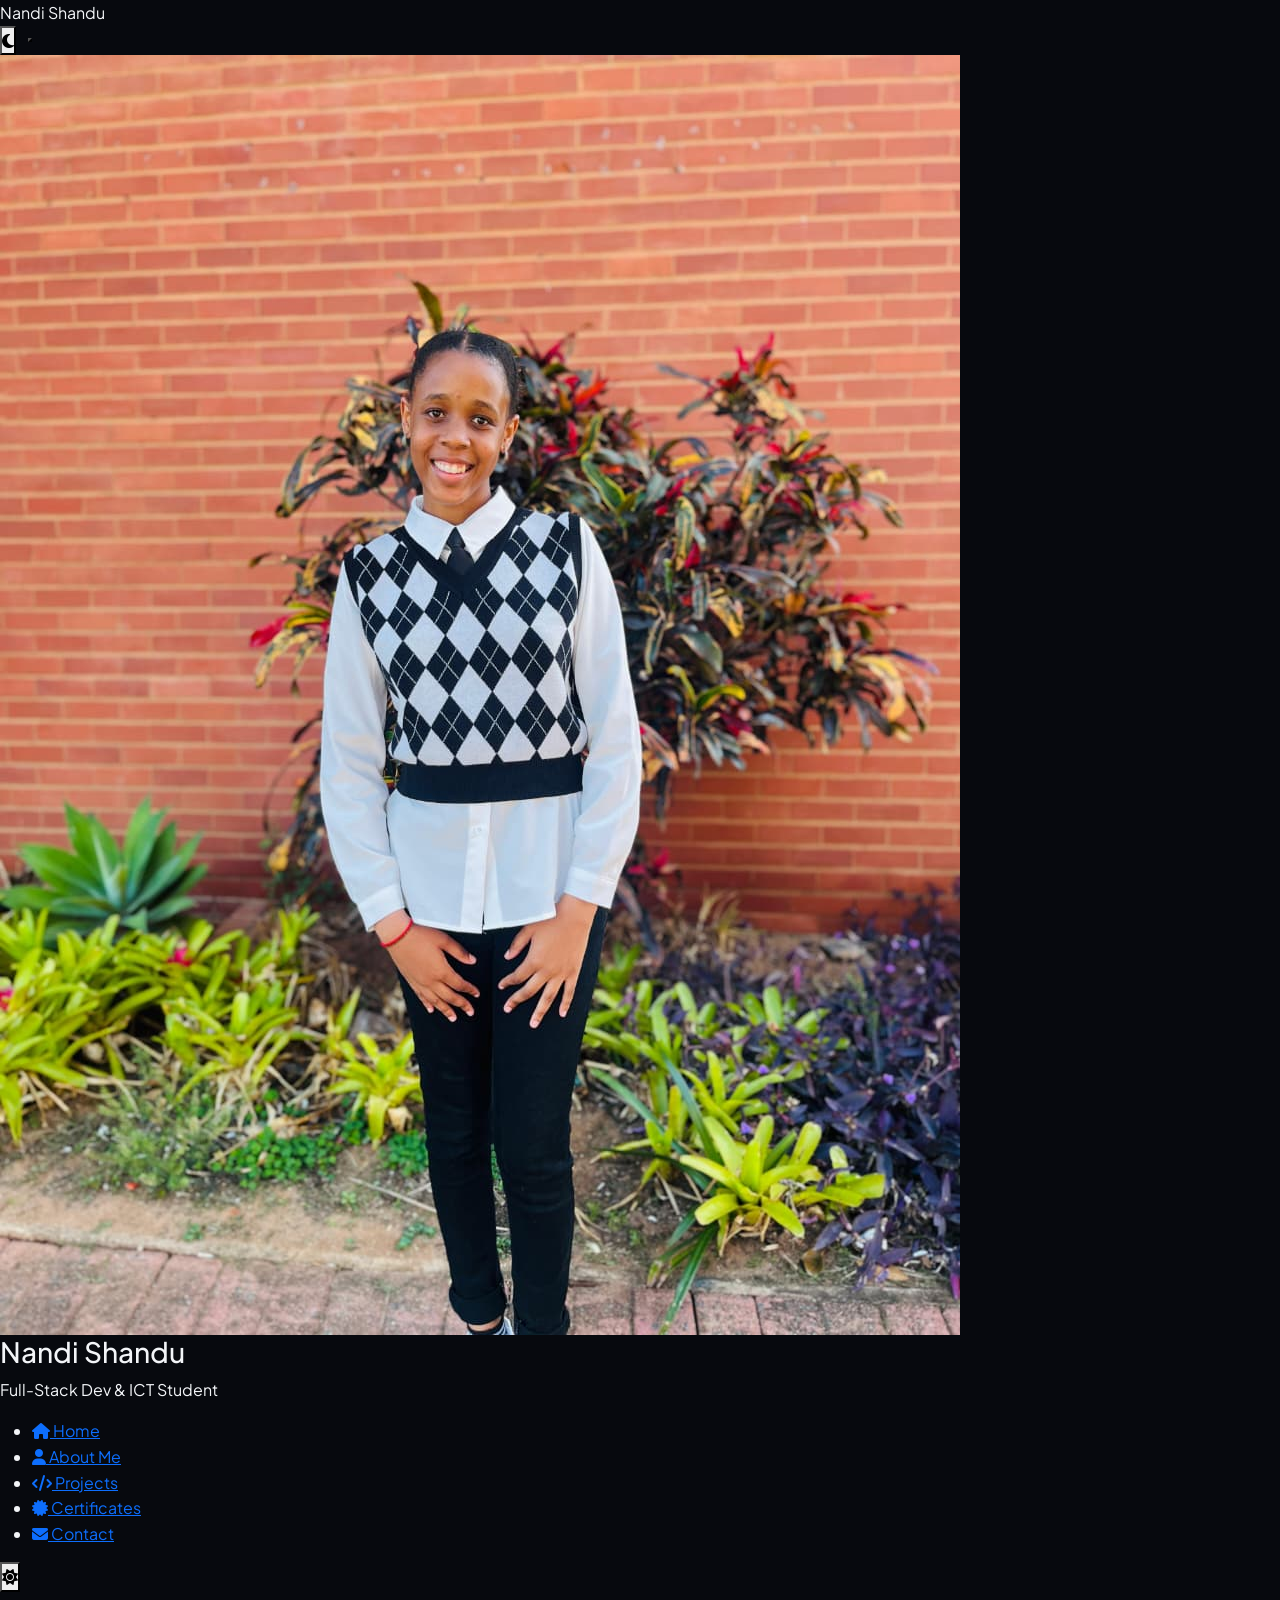
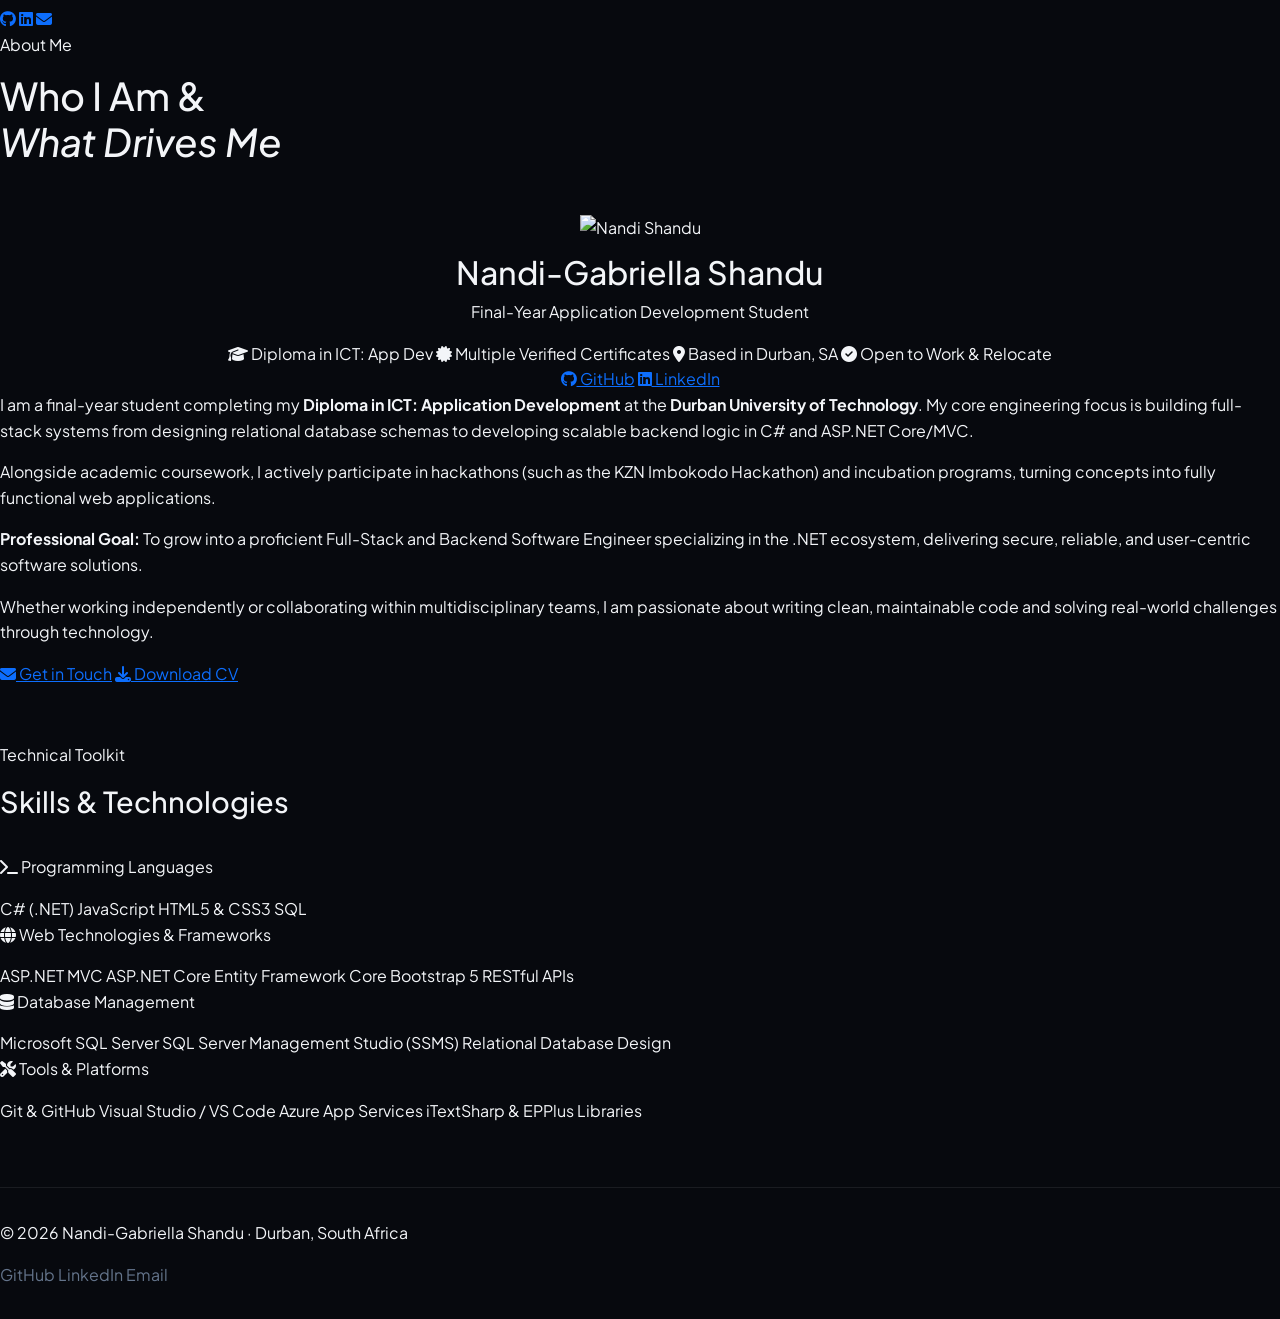
==== commit 0bc0b616: "Revamp portfolio website" ====
--- a/AboutMe.html
+++ b/AboutMe.html
@@ -1,217 +1,196 @@
-<!DOCTYPE html>
-<html lang="en">
-
-<head>
-    <meta charset="UTF-8" />
-    <meta name="viewport" content="width=device-width, initial-scale=1.0" />
-    <title>About Nandi Shandu</title>
-    <link href="https://cdn.jsdelivr.net/npm/bootstrap@5.3.0/dist/css/bootstrap.min.css" rel="stylesheet">
-    <link rel="stylesheet" href="https://cdnjs.cloudflare.com/ajax/libs/font-awesome/6.5.0/css/all.min.css">
-    <link rel="stylesheet" href="style.css">
-</head>
-
-<body>
-
-    <header class="mobile-header">
-        <span class="mobile-logo">Nandi Shandu</span>
-        <button class="hamburger" id="hamburger" aria-label="Open menu">
-            <span></span><span></span><span></span>
-        </button>
-    </header>
-
-    <aside class="sidebar" id="sidebar">
-        <div class="sidebar-inner">
-            <div class="sidebar-brand">
-                <img src="profile.jpg" alt="Nandi Shandu">
-                <h3>Nandi Shandu</h3>
-                <p>App Development Student</p>
-            </div>
-            <nav class="sidebar-nav">
-                <ul>
-                    <li><a href="index.html"><i class="fas fa-home"></i> Home</a></li>
-                    <li><a href="AboutMe.html" class="active"><i class="fas fa-user"></i> About Me</a></li>
-                    <li><a href="MyProjects.html"><i class="fas fa-code"></i> Projects</a></li>
-                    <li><a href="ContactDetails.html"><i class="fas fa-envelope"></i> Contact</a></li>
-                </ul>
-            </nav>
-            <div class="sidebar-footer">
-                <div class="sidebar-socials">
-                    <a href="https://github.com/Nandi288" target="_blank"><i class="fab fa-github"></i></a>
-                    <a href="https://www.linkedin.com/in/nandi-shandu-079231384" target="_blank"><i class="fab fa-linkedin"></i></a>
-                    <a href="mailto:nandishandu51@gmail.com"><i class="fas fa-envelope"></i></a>
-                </div>
-            </div>
-        </div>
-    </aside>
-    <div class="menu-overlay" id="overlay"></div>
-
-    <main class="main">
-        <div class="page-wrap">
-
-            <p class="section-label">About Me</p>
-            <h1 style="font-size: 2.4rem; margin-bottom: 48px;">Who I Am &amp;<br><em style="color: var(--accent-bright);">What Drives Me</em></h1>
-
-            <div class="about-grid">
-
-                <!-- Left Card -->
-                <div>
-                    <div class="about-sidebar-card">
-                        <div class="about-card-body">
-                            <div style="display:flex; justify-content:space-between; align-items:flex-start; margin-bottom:4px;">
-                                <h2 class="about-name" style="margin-bottom:0;">Nandi-Gabriella Shandu</h2>
-                                <img src="WhatsApp Image 2025-09-25 at 08.26.33_4f50918a.jpg" alt="Nandi Shandu" style="width:64px; height:64px; border-radius:6px; object-fit:cover; flex-shrink:0; margin-left:14px; filter:grayscale(10%);">
-                            </div>
-
-                            <p class="about-role">Final-Year Application Development Student</p>
-                            <div class="about-detail-row">
-                                <i class="fas fa-university"></i>
-                                <span>Durban University of Technology</span>
-                            </div>
-                            <div class="about-detail-row">
-                                <i class="fas fa-map-marker-alt"></i>
-                                <span>Durban, KwaZulu-Natal, SA</span>
-                            </div>
-                            <div class="about-detail-row">
-                                <i class="fas fa-graduation-cap"></i>
-                                <span>Diploma in ICT: Application Development</span>
-                            </div>
-                            <div class="about-detail-row">
-                                <i class="fas fa-calendar-alt"></i>
-                                <span>Jan 2024 – Present</span>
-                            </div>
-                            <div class="about-social-row">
-                                <a href="https://github.com/Nandi288" target="_blank" class="social-icon-btn"><i class="fab fa-github"></i> GitHub</a>
-                                <a href="https://www.linkedin.com/in/nandi-shandu-079231384" target="_blank" class="social-icon-btn"><i class="fab fa-linkedin"></i> LinkedIn</a>
-                            </div>
-                        </div>
-                    </div>
-                </div>
-
-                <!-- Right Bio -->
-                <div class="about-main-content">
-                    <p>
-                        I am a final-year student completing my <strong>Diploma in ICT: Application Development</strong> at the Durban University of Technology.
-                        My core engineering focus is building full-stack applications using C# and ASP.NET MVC — from designing relational database schemas to writing robust backend services.
-                    </p>
-                    <p>
-                        My core stack centers on <strong>C#, ASP.NET MVC, and Microsoft SQL Server</strong>. I have hands-on experience building full-stack platforms and participating in collaborative hackathons like the KZN Imbokodo Hackathon.
-                    </p>
-                    <p>
-                        Right now, I am actively expanding my skills by learning <strong>ASP.NET Core</strong> and <strong>Entity Framework Core</strong>.
-                    </p>
-
-                    <div class="goal-box">
-                        <p>
-                            <strong>Goal:</strong> To grow into a backend and full-stack engineer who specializes in the .NET ecosystem.
-                        </p>
-                    </div>
-
-                    <p>
-                        I thrive in collaborative team environments where I can build software that solves real-world problems.
-                        If you are looking for a driven developer who ships working code and continuously refines her skills — let's connect.
-                    </p>
-
-                    <div class="hero-actions" style="margin-top: 8px;">
-                        <a href="ContactDetails.html" class="btn-primary"><i class="fas fa-envelope"></i> Get in Touch</a>
-                        <a href="Nandi_Gabriella_Shandu_Resume.pdf" download class="btn-secondary"><i class="fas fa-download"></i> Download CV</a>
-                    </div>
-                </div>
-
-            </div>
-
-            <div class="divider" style="margin: 56px 0;"></div>
-
-            <!-- Education Timeline -->
-            <p class="section-label">Education &amp; Experience</p>
-            <h2 style="font-size: 1.8rem; margin-bottom: 36px;">Academic &amp; Hackathon Background</h2>
-
-            <div class="timeline">
-                <div class="timeline-item">
-                    <div class="timeline-dot"></div>
-                    <p class="timeline-date">August 2026</p>
-                    <h3 class="timeline-title">KZN Imbokodo Hackathon Participant</h3>
-                    <p class="timeline-sub">HerCycle Marketplace Initiative</p>
-                    <p class="timeline-detail">
-                        Designed system workflows for <em>HerCycle</em>, a standalone marketplace platform centered on the seller side to help female entrepreneurs advertise period and menstrual health products, with plans for integration into established period-tracking apps.
-                    </p>
-                </div>
-
-                <div class="timeline-item">
-                    <div class="timeline-dot"></div>
-                    <p class="timeline-date">Jan 2024 – Present</p>
-                    <h3 class="timeline-title">Diploma in ICT: Application Development</h3>
-                    <p class="timeline-sub">Durban University of Technology · Durban, KZN</p>
-                    <p class="timeline-detail">
-                        Core modules in C#, ASP.NET MVC, SQL Server, and Software Engineering principles.
-                        Projects include the <em>Security Management System</em> and the <em>Eco Rewards Smart Recycling System</em>.
-                    </p>
-                </div>
-
-                <div class="timeline-item">
-                    <div class="timeline-dot"></div>
-                    <p class="timeline-date">Jan 2017 – Dec 2021</p>
-                    <h3 class="timeline-title">National Senior Certificate (Matric)</h3>
-                    <p class="timeline-sub">J.G. Zuma High School</p>
-                    <p class="timeline-detail">
-                        Foundation in Computer Literacy.
-                    </p>
-                </div>
-            </div>
-
-            <div class="divider" style="margin: 56px 0;"></div>
-
-            <!-- Skills -->
-            <p class="section-label">Technical Toolkit</p>
-            <h2 style="font-size: 1.8rem; margin-bottom: 36px;">Skills &amp; Technologies</h2>
-
-            <div class="skills-grid" style="margin-bottom: 64px;">
-                <div class="skill-group">
-                    <p class="skill-group-label">Proficient</p>
-                    <div class="skill-list">
-                        <span class="skill-item">C#</span>
-                        <span class="skill-item">ASP.NET MVC</span>
-                        <span class="skill-item">Microsoft SQL Server</span>
-                        <span class="skill-item">HTML5 &amp; CSS3</span>
-                    </div>
-                </div>
-                <div class="skill-group">
-                    <p class="skill-group-label">Actively Building</p>
-                    <div class="skill-list">
-                        <span class="skill-item learning">ASP.NET Core</span>
-                        <span class="skill-item learning">Entity Framework Core</span>
-                        <span class="skill-item learning">ASP.NET Core Web API</span>
-                    </div>
-                </div>
-                <div class="skill-group">
-                    <p class="skill-group-label">Tools &amp; Platforms</p>
-                    <div class="skill-list">
-                        <span class="skill-item">Azure App Services</span>
-                        <span class="skill-item">GitHub / Git</span>
-                        <span class="skill-item">Visual Studio</span>
-                        <span class="skill-item">SSMS</span>
-                    </div>
-                </div>
-            </div>
-
-            <footer class="footer">
-                <p class="footer-copy">© 2026 Nandi-Gabriella Shandu · Durban, South Africa</p>
-                <div class="footer-links">
-                    <a href="https://github.com/Nandi288" target="_blank">GitHub</a>
-                    <a href="https://www.linkedin.com/in/nandi-shandu-079231384" target="_blank">LinkedIn</a>
-                    <a href="mailto:nandishandu51@gmail.com">Email</a>
-                </div>
-            </footer>
-
-        </div>
-    </main>
-
-    <script>
-        const btn = document.getElementById('hamburger');
-        const sidebar = document.getElementById('sidebar');
-        const overlay = document.getElementById('overlay');
-        btn.addEventListener('click', () => { sidebar.classList.toggle('open'); overlay.classList.toggle('active'); });
-        overlay.addEventListener('click', () => { sidebar.classList.remove('open'); overlay.classList.remove('active'); });
-    </script>
-</body>
-
-</html>
+<!DOCTYPE html>
+<html lang="en" data-theme="dark">
+
+<head>
+    <meta charset="UTF-8" />
+    <meta name="viewport" content="width=device-width, initial-scale=1.0" />
+    <title>About Me | Nandi Shandu</title>
+    <link href="https://cdn.jsdelivr.net/npm/bootstrap@5.3.0/dist/css/bootstrap.min.css" rel="stylesheet">
+    <link rel="stylesheet" href="https://cdnjs.cloudflare.com/ajax/libs/font-awesome/6.5.0/css/all.min.css">
+    <link rel="stylesheet" href="style.css">
+</head>
+
+<body>
+
+    <header class="mobile-header">
+        <span class="mobile-logo">Nandi Shandu</span>
+        <div style="display: flex; align-items: center; gap: 12px;">
+            <button class="theme-toggle" id="mobileThemeToggle" aria-label="Toggle theme"><i
+                    class="fas fa-moon"></i></button>
+            <button class="hamburger" id="hamburger" aria-label="Open menu">
+                <span></span><span></span><span></span>
+            </button>
+        </div>
+    </header>
+
+    <aside class="sidebar" id="sidebar">
+        <div class="sidebar-inner">
+            <div class="sidebar-brand">
+                <img src="images/profile.jpg" alt="Nandi Shandu">
+                <h3>Nandi Shandu</h3>
+                <p>Full-Stack Dev & ICT Student</p>
+            </div>
+            <nav class="sidebar-nav">
+                <ul>
+                    <li><a href="index.html"><i class="fas fa-home"></i> Home</a></li>
+                    <li><a href="AboutMe.html" class="active"><i class="fas fa-user"></i> About Me</a></li>
+                    <li><a href="MyProjects.html"><i class="fas fa-code"></i> Projects</a></li>
+                    <li><a href="Certificates.html"><i class="fas fa-certificate"></i> Certificates</a></li>
+                    <li><a href="ContactDetails.html"><i class="fas fa-envelope"></i> Contact</a></li>
+                </ul>
+            </nav>
+            <div class="sidebar-footer">
+                <div class="sidebar-controls">
+                    <button class="theme-toggle-btn" id="themeToggle" title="Toggle Theme">
+                        <i class="fas fa-moon"></i> <span class="theme-text">Dark Mode</span>
+                    </button>
+                </div>
+                <div class="sidebar-socials" style="margin-top: 14px;">
+                    <a href="https://github.com/Nandi288" target="_blank"><i class="fab fa-github"></i></a>
+                    <a href="https://www.linkedin.com/in/nandi-shandu-079231384" target="_blank"><i
+                            class="fab fa-linkedin"></i></a>
+                    <a href="mailto:nandishandu51@gmail.com"><i class="fas fa-envelope"></i></a>
+                </div>
+            </div>
+        </div>
+    </aside>
+    <div class="menu-overlay" id="overlay"></div>
+
+    <main class="main">
+        <div class="page-wrap">
+
+            <p class="section-label">About Me</p>
+            <h1 style="font-size: 2.4rem; margin-bottom: 48px;">Who I Am &amp;<br><em
+                    style="color: var(--accent-bright);">What Drives Me</em></h1>
+
+            <div class="about-grid">
+                <!-- Left Sidebar Card with Photo & Interactive Status Badges -->
+                <div>
+                    <div class="about-sidebar-card">
+                        <div class="about-card-body text-center">
+                            <img src="images/WhatsApp Image 2025-09-25 at 08.26.33_4f50918a.jpg" alt="Nandi Shandu"
+                                class="about-profile-img">
+                            <h2 class="about-name" style="margin-top: 12px;">Nandi-Gabriella Shandu</h2>
+                            <p class="about-role">Final-Year Application Development Student</p>
+
+                            <!-- Status Badges -->
+                            <div class="status-badges-stack">
+                                <span class="status-badge"><i class="fas fa-graduation-cap"></i> Diploma in ICT: App
+                                    Dev</span>
+                                <span class="status-badge"><i class="fas fa-certificate"></i> Multiple Verified
+                                    Certificates</span>
+                                <span class="status-badge"><i class="fas fa-map-marker-alt"></i> Based in Durban,
+                                    SA</span>
+                                <span class="status-badge highlight"><i class="fas fa-check-circle"></i> Open to Work &
+                                    Relocate</span>
+                            </div>
+
+                            <div class="about-social-row">
+                                <a href="https://github.com/Nandi288" target="_blank" class="social-icon-btn"><i
+                                        class="fab fa-github"></i> GitHub</a>
+                                <a href="https://www.linkedin.com/in/nandi-shandu-079231384" target="_blank"
+                                    class="social-icon-btn"><i class="fab fa-linkedin"></i> LinkedIn</a>
+                            </div>
+                        </div>
+                    </div>
+                </div>
+
+                <!-- Right Bio Content -->
+                <div class="about-main-content">
+                    <p>
+                        I am a final-year student completing my <strong>Diploma in ICT: Application Development</strong>
+                        at the <strong>Durban University of Technology</strong>. My core engineering focus is building
+                        full-stack systems from designing relational database schemas to developing scalable backend
+                        logic in C# and ASP.NET Core/MVC.
+                    </p>
+                    <p>
+                        Alongside academic coursework, I actively participate in hackathons (such as the KZN Imbokodo
+                        Hackathon) and incubation programs, turning concepts into fully functional web applications.
+                    </p>
+
+                    <div class="goal-box">
+                        <p>
+                            <strong>Professional Goal:</strong> To grow into a proficient Full-Stack and Backend
+                            Software Engineer specializing in the .NET ecosystem, delivering secure, reliable, and
+                            user-centric software solutions.
+                        </p>
+                    </div>
+
+                    <p>
+                        Whether working independently or collaborating within multidisciplinary teams, I am passionate
+                        about writing clean, maintainable code and solving real-world challenges through technology.
+                    </p>
+
+                    <div class="hero-actions" style="margin-top: 16px;">
+                        <a href="ContactDetails.html" class="btn-primary"><i class="fas fa-envelope"></i> Get in
+                            Touch</a>
+                        <a href="Nandi_Gabriella_Shandu_Resume.pdf" download class="btn-secondary"><i
+                                class="fas fa-download"></i> Download CV</a>
+                    </div>
+                </div>
+            </div>
+
+            <div class="divider" style="margin: 56px 0;"></div>
+
+            <!-- Technical Toolkit categorized -->
+            <p class="section-label">Technical Toolkit</p>
+            <h2 style="font-size: 1.8rem; margin-bottom: 36px;">Skills &amp; Technologies</h2>
+
+            <div class="skills-grid-detailed" style="margin-bottom: 64px;">
+                <div class="skill-group">
+                    <p class="skill-group-label"><i class="fas fa-terminal"></i> Programming Languages</p>
+                    <div class="skill-list">
+                        <span class="skill-item">C# (.NET)</span>
+                        <span class="skill-item">JavaScript </span>
+                        <span class="skill-item">HTML5 &amp; CSS3</span>
+                        <span class="skill-item">SQL</span>
+                    </div>
+                </div>
+
+                <div class="skill-group">
+                    <p class="skill-group-label"><i class="fas fa-globe"></i> Web Technologies & Frameworks</p>
+                    <div class="skill-list">
+                        <span class="skill-item">ASP.NET MVC</span>
+                        <span class="skill-item learning">ASP.NET Core</span>
+                        <span class="skill-item learning">Entity Framework Core</span>
+                        <span class="skill-item">Bootstrap 5</span>
+                        <span class="skill-item">RESTful APIs</span>
+                    </div>
+                </div>
+
+                <div class="skill-group">
+                    <p class="skill-group-label"><i class="fas fa-database"></i> Database Management</p>
+                    <div class="skill-list">
+                        <span class="skill-item">Microsoft SQL Server</span>
+                        <span class="skill-item">SQL Server Management Studio (SSMS)</span>
+                        <span class="skill-item">Relational Database Design</span>
+                    </div>
+                </div>
+
+                <div class="skill-group">
+                    <p class="skill-group-label"><i class="fas fa-tools"></i> Tools & Platforms</p>
+                    <div class="skill-list">
+                        <span class="skill-item">Git &amp; GitHub</span>
+                        <span class="skill-item">Visual Studio / VS Code</span>
+                        <span class="skill-item">Azure App Services</span>
+                        <span class="skill-item">iTextSharp & EPPlus Libraries</span>
+                    </div>
+                </div>
+            </div>
+
+            <footer class="footer">
+                <p class="footer-copy">© 2026 Nandi-Gabriella Shandu · Durban, South Africa</p>
+                <div class="footer-links">
+                    <a href="https://github.com/Nandi288" target="_blank">GitHub</a>
+                    <a href="https://www.linkedin.com/in/nandi-shandu-079231384" target="_blank">LinkedIn</a>
+                    <a href="mailto:nandishandu51@gmail.com">Email</a>
+                </div>
+            </footer>
+
+        </div>
+    </main>
+
+    <script src="theme.js"></script>
+</body>
+
+</html>
--- a/style.css
+++ b/style.css
@@ -1,965 +1,861 @@
-@import url('https://fonts.googleapis.com/css2?family=DM+Serif+Display:ital@0;1&family=DM+Sans:ital,opsz,wght@0,9..40,300;0,9..40,400;0,9..40,500;0,9..40,600;1,9..40,300&display=swap');
-
-:root {
-    --ink: #0f0f0f;
-    --panel: #111311;
-    --panel-border: #1e221e;
-    --paper: #f7f5f0;
-    --surface: #ffffff;
-    --cream: #eeebe4;
-    --line: #e2dfd8;
-    --mid: #6b6b6b;
-    --accent: #1a3a2a;
-    --accent-bright: #2d6a4f;
-    --accent-muted: #1e2e22;
-    --green-text: #74c69d;
-    --white: #ffffff;
-    --sidebar-w: 260px;
-    --radius: 4px;
-}
-
-*,
-*::before,
-*::after {
-    margin: 0;
-    padding: 0;
-    box-sizing: border-box;
-}
-
-html {
-    scroll-behavior: smooth;
-}
-
-body {
-    font-family: 'DM Sans', sans-serif;
-    background-color: var(--panel);
-    color: var(--ink);
-    font-size: 16px;
-    line-height: 1.6;
-    -webkit-font-smoothing: antialiased;
-}
-
-h1,
-h2,
-h3,
-h4 {
-    font-family: 'DM Serif Display', serif;
-    line-height: 1.15;
-    font-weight: 400;
-}
-
-/* SIDEBAR */
-.sidebar {
-    position: fixed;
-    top: 0;
-    left: 0;
-    width: var(--sidebar-w);
-    height: 100vh;
-    background: var(--panel);
-    border-right: 1px solid var(--panel-border);
-    display: flex;
-    flex-direction: column;
-    z-index: 200;
-    overflow: hidden;
-}
-
-.sidebar-inner {
-    display: flex;
-    flex-direction: column;
-    height: 100%;
-    padding: 36px 28px 32px;
-}
-
-.sidebar-brand {
-    margin-bottom: 36px;
-    padding-bottom: 28px;
-    border-bottom: 1px solid var(--panel-border);
-}
-
-.sidebar-brand img {
-    width: 48px;
-    height: 48px;
-    border-radius: var(--radius);
-    object-fit: cover;
-    margin-bottom: 14px;
-    filter: grayscale(20%);
-    display: block;
-}
-
-.sidebar-brand h3 {
-    font-family: 'DM Serif Display', serif;
-    font-size: 1.05rem;
-    color: var(--white);
-    margin-bottom: 3px;
-    font-weight: 400;
-}
-
-.sidebar-brand p {
-    font-size: 0.72rem;
-    color: #555;
-    letter-spacing: 0.07em;
-    text-transform: uppercase;
-}
-
-.sidebar-nav {
-    flex: 1;
-}
-
-.sidebar-nav ul {
-    list-style: none;
-    display: flex;
-    flex-direction: column;
-    gap: 2px;
-}
-
-.sidebar-nav a {
-    display: flex;
-    align-items: center;
-    gap: 11px;
-    padding: 10px 12px;
-    color: #555;
-    text-decoration: none;
-    font-size: 0.86rem;
-    font-weight: 400;
-    letter-spacing: 0.02em;
-    border-radius: var(--radius);
-    border-left: 2px solid transparent;
-    transition: color 0.18s, background 0.18s, border-color 0.18s, padding-left 0.18s;
-}
-
-.sidebar-nav a i {
-    width: 16px;
-    font-size: 0.8rem;
-    opacity: 0.5;
-    transition: opacity 0.18s;
-    flex-shrink: 0;
-}
-
-.sidebar-nav a:hover {
-    color: #ccc;
-    background: rgba(255, 255, 255, 0.05);
-    padding-left: 16px;
-}
-
-.sidebar-nav a:hover i {
-    opacity: 0.9;
-}
-
-.sidebar-nav a.active {
-    color: var(--white);
-    background: rgba(255, 255, 255, 0.07);
-    border-left-color: var(--green-text);
-    padding-left: 16px;
-    font-weight: 500;
-}
-
-.sidebar-nav a.active i {
-    opacity: 1;
-    color: var(--green-text);
-}
-
-.sidebar-footer {
-    padding-top: 24px;
-    border-top: 1px solid var(--panel-border);
-    margin-top: 8px;
-}
-
-.sidebar-socials {
-    display: flex;
-    gap: 16px;
-    margin-bottom: 16px;
-}
-
-.sidebar-socials a {
-    color: #444;
-    font-size: 0.95rem;
-    text-decoration: none;
-    transition: color 0.2s;
-}
-
-.sidebar-socials a:hover {
-    color: var(--green-text);
-}
-
-/* MOBILE HEADER */
-.mobile-header {
-    display: none;
-    position: fixed;
-    top: 0;
-    left: 0;
-    right: 0;
-    height: 56px;
-    background: var(--panel);
-    border-bottom: 1px solid var(--panel-border);
-    z-index: 300;
-    align-items: center;
-    justify-content: space-between;
-    padding: 0 20px;
-}
-
-.mobile-logo {
-    font-family: 'DM Serif Display', serif;
-    color: var(--white);
-    font-size: 1rem;
-}
-
-.hamburger {
-    background: none;
-    border: none;
-    cursor: pointer;
-    display: flex;
-    flex-direction: column;
-    gap: 5px;
-    padding: 4px;
-}
-
-.hamburger span {
-    display: block;
-    width: 20px;
-    height: 1.5px;
-    background: #888;
-    border-radius: 2px;
-    transition: all 0.25s;
-}
-
-.menu-overlay {
-    display: none;
-    position: fixed;
-    inset: 0;
-    background: rgba(0, 0, 0, 0.7);
-    z-index: 199;
-}
-
-.menu-overlay.active {
-    display: block;
-}
-
-/* MAIN CONTENT */
-.main {
-    margin-left: var(--sidebar-w);
-    min-height: 100vh;
-    background: var(--paper);
-}
-
-.hero {
-    padding: 72px 60px 56px;
-    max-width: 860px;
-    display: grid;
-    grid-template-columns: 1fr auto;
-    gap: 48px;
-    align-items: start;
-    border-bottom: 1px solid var(--line);
-}
-
-.hero-eyebrow {
-    font-size: 0.72rem;
-    font-weight: 600;
-    letter-spacing: 0.16em;
-    text-transform: uppercase;
-    color: var(--accent-bright);
-    margin-bottom: 14px;
-    display: flex;
-    align-items: center;
-    gap: 10px;
-}
-
-.hero-eyebrow::before {
-    content: '';
-    display: inline-block;
-    width: 20px;
-    height: 1px;
-    background: var(--accent-bright);
-}
-
-.hero-name {
-    font-size: clamp(2.8rem, 4.5vw, 3.8rem);
-    color: var(--ink);
-    margin-bottom: 14px;
-    line-height: 1.04;
-    letter-spacing: -0.01em;
-}
-
-.hero-name em {
-    color: var(--accent-bright);
-    font-style: italic;
-}
-
-.hero-tagline {
-    font-size: 1rem;
-    color: var(--mid);
-    max-width: 460px;
-    margin-bottom: 32px;
-    line-height: 1.75;
-    font-weight: 300;
-}
-
-.hero-chips {
-    display: flex;
-    flex-wrap: wrap;
-    gap: 7px;
-    margin-bottom: 36px;
-}
-
-.chip {
-    padding: 5px 13px;
-    background: var(--surface);
-    border: 0.5px solid var(--line);
-    border-radius: 100px;
-    font-size: 0.76rem;
-    font-weight: 500;
-    color: var(--ink);
-    letter-spacing: 0.02em;
-}
-
-.chip.green {
-    background: #eaf5ef;
-    border-color: #b7e4c7;
-    color: var(--accent);
-}
-
-.hero-actions {
-    display: flex;
-    gap: 10px;
-    flex-wrap: wrap;
-}
-
-.hero-image-col {
-    padding-top: 8px;
-    position: relative;
-}
-
-.hero-image-col::after {
-    content: '';
-    position: absolute;
-    bottom: -8px;
-    right: -8px;
-    width: 100%;
-    height: 100%;
-    border: 1px solid var(--line);
-    border-radius: 8px;
-    z-index: 0;
-    pointer-events: none;
-}
-
-.hero-avatar {
-    width: 150px;
-    height: 150px;
-    border-radius: 8px;
-    object-fit: cover;
-    display: block;
-    filter: grayscale(15%);
-    position: relative;
-    z-index: 1;
-    transition: filter 0.35s;
-}
-
-.hero-avatar:hover {
-    filter: grayscale(0%);
-}
-
-.page-wrap {
-    max-width: 860px;
-    padding: 60px 60px 80px;
-}
-
-.section-label {
-    font-size: 0.69rem;
-    font-weight: 600;
-    letter-spacing: 0.15em;
-    text-transform: uppercase;
-    color: var(--accent-bright);
-    margin-bottom: 10px;
-    display: flex;
-    align-items: center;
-    gap: 10px;
-}
-
-.section-label::after {
-    content: '';
-    flex: 1;
-    height: 1px;
-    background: var(--line);
-}
-
-.divider {
-    height: 1px;
-    background: var(--line);
-    margin: 0;
-}
-
-/* BUTTONS */
-.btn-primary {
-    display: inline-flex;
-    align-items: center;
-    gap: 8px;
-    padding: 11px 22px;
-    background: var(--ink);
-    color: var(--white);
-    text-decoration: none;
-    font-size: 0.83rem;
-    font-weight: 500;
-    border-radius: var(--radius);
-    letter-spacing: 0.02em;
-    transition: background 0.2s, transform 0.15s;
-    border: none;
-    cursor: pointer;
-}
-
-.btn-primary:hover {
-    background: var(--accent-bright);
-    color: var(--white);
-    transform: translateY(-1px);
-}
-
-.btn-secondary {
-    display: inline-flex;
-    align-items: center;
-    gap: 8px;
-    padding: 11px 22px;
-    background: transparent;
-    color: var(--ink);
-    text-decoration: none;
-    font-size: 0.83rem;
-    font-weight: 500;
-    border-radius: var(--radius);
-    border: 0.5px solid var(--line);
-    letter-spacing: 0.02em;
-    transition: all 0.2s;
-    cursor: pointer;
-}
-
-.btn-secondary:hover {
-    border-color: var(--ink);
-    background: rgba(0, 0, 0, 0.03);
-}
-
-/* STATS ROW */
-.stats-row {
-    display: grid;
-    grid-template-columns: repeat(3, 1fr);
-    border: 0.5px solid var(--line);
-    border-radius: 8px;
-    overflow: hidden;
-    margin-bottom: 56px;
-    background: var(--surface);
-}
-
-.stat-item {
-    padding: 26px 28px;
-    border-right: 0.5px solid var(--line);
-    text-align: center;
-}
-
-.stat-item:last-child {
-    border-right: none;
-}
-
-.stat-number {
-    font-family: 'DM Serif Display', serif;
-    font-size: 2.4rem;
-    color: var(--accent-bright);
-    display: block;
-    margin-bottom: 3px;
-    line-height: 1;
-}
-
-.stat-label {
-    font-size: 0.75rem;
-    color: var(--mid);
-    letter-spacing: 0.05em;
-}
-
-/* PROJECT CARDS */
-.projects-grid {
-    display: grid;
-    grid-template-columns: 1fr 1fr;
-    gap: 16px;
-    margin-bottom: 56px;
-}
-
-.project-card {
-    border: 0.5px solid var(--line);
-    border-radius: 8px;
-    overflow: hidden;
-    background: var(--surface);
-    transition: transform 0.22s ease, box-shadow 0.22s ease, border-color 0.22s;
-}
-
-.project-card:hover {
-    transform: translateY(-4px);
-    box-shadow: 0 16px 40px rgba(0, 0, 0, 0.09);
-    border-color: #c8c4bc;
-}
-
-.project-thumb {
-    height: 130px;
-    display: flex;
-    align-items: center;
-    justify-content: center;
-    font-size: 2.4rem;
-}
-
-.thumb-dark { background: #131313; color: #fff; }
-.thumb-teal { background: #162c20; color: #74c69d; }
-.thumb-blue { background: #0f2140; color: #90b8f8; }
-
-.project-body { padding: 22px; }
-
-.project-client {
-    font-size: 0.69rem;
-    font-weight: 600;
-    letter-spacing: 0.12em;
-    text-transform: uppercase;
-    color: var(--accent-bright);
-    margin-bottom: 6px;
-}
-
-.project-title {
-    font-family: 'DM Serif Display', serif;
-    font-size: 1.1rem;
-    margin-bottom: 8px;
-    color: var(--ink);
-}
-
-.project-desc {
-    font-size: 0.83rem;
-    color: var(--mid);
-    line-height: 1.65;
-    margin-bottom: 14px;
-}
-
-.project-tags {
-    display: flex;
-    flex-wrap: wrap;
-    gap: 5px;
-    margin-bottom: 18px;
-}
-
-.tag {
-    padding: 3px 9px;
-    background: var(--cream);
-    border-radius: 3px;
-    font-size: 0.71rem;
-    font-weight: 500;
-    color: var(--mid);
-    letter-spacing: 0.02em;
-}
-
-.project-links {
-    display: flex;
-    gap: 8px;
-    flex-wrap: wrap;
-}
-
-.link-btn {
-    display: inline-flex;
-    align-items: center;
-    gap: 6px;
-    padding: 7px 13px;
-    font-size: 0.76rem;
-    font-weight: 500;
-    border-radius: var(--radius);
-    text-decoration: none;
-    transition: all 0.18s;
-}
-
-.link-btn-outline {
-    border: 0.5px solid var(--line);
-    color: var(--ink);
-    background: transparent;
-}
-
-.link-btn-outline:hover {
-    background: var(--ink);
-    color: var(--white);
-    border-color: var(--ink);
-}
-
-.link-btn-solid {
-    background: var(--accent-bright);
-    color: var(--white);
-    border: 0.5px solid var(--accent-bright);
-}
-
-.link-btn-solid:hover {
-    background: #235c43;
-    border-color: #235c43;
-}
-
-/* SKILLS GRID */
-.skills-grid {
-    display: grid;
-    grid-template-columns: repeat(3, 1fr);
-    gap: 14px;
-    margin-bottom: 56px;
-}
-
-.skill-group {
-    padding: 22px;
-    background: var(--surface);
-    border: 0.5px solid var(--line);
-    border-radius: 8px;
-}
-
-.skill-group-label {
-    font-size: 0.69rem;
-    font-weight: 600;
-    letter-spacing: 0.12em;
-    text-transform: uppercase;
-    color: var(--mid);
-    margin-bottom: 14px;
-}
-
-.skill-list {
-    display: flex;
-    flex-direction: column;
-    gap: 8px;
-}
-
-.skill-item {
-    display: flex;
-    align-items: center;
-    gap: 8px;
-    font-size: 0.84rem;
-    color: var(--ink);
-    font-weight: 400;
-}
-
-.skill-item::before {
-    content: '';
-    width: 5px;
-    height: 5px;
-    border-radius: 50%;
-    background: var(--accent-bright);
-    flex-shrink: 0;
-}
-
-.skill-item.learning { color: var(--mid); }
-.skill-item.learning::before { background: #b7e4c7; }
-
-/* CTA BLOCK */
-.cta-block {
-    background: var(--panel);
-    border-radius: 8px;
-    padding: 48px 44px;
-    display: grid;
-    grid-template-columns: 1fr auto;
-    gap: 36px;
-    align-items: center;
-    margin-bottom: 56px;
-}
-
-.cta-block h2 { color: var(--white); font-size: 1.8rem; margin-bottom: 6px; }
-.cta-block p { color: #555; font-size: 0.88rem; }
-
-.cta-actions {
-    display: flex;
-    gap: 10px;
-    flex-shrink: 0;
-}
-
-.btn-white {
-    display: inline-flex;
-    align-items: center;
-    gap: 8px;
-    padding: 11px 20px;
-    background: var(--green-text);
-    color: var(--panel);
-    font-size: 0.83rem;
-    font-weight: 600;
-    border-radius: var(--radius);
-    text-decoration: none;
-    transition: background 0.2s, transform 0.15s;
-    letter-spacing: 0.01em;
-}
-
-.btn-white:hover {
-    background: #52b788;
-    color: var(--panel);
-    transform: translateY(-1px);
-}
-
-.btn-ghost {
-    display: inline-flex;
-    align-items: center;
-    gap: 8px;
-    padding: 11px 20px;
-    background: transparent;
-    color: #666;
-    font-size: 0.83rem;
-    font-weight: 500;
-    border-radius: var(--radius);
-    border: 0.5px solid #2a2a2a;
-    text-decoration: none;
-    transition: all 0.2s;
-}
-
-.btn-ghost:hover {
-    background: rgba(255, 255, 255, 0.05);
-    color: #ccc;
-    border-color: #444;
-}
-
-/* ABOUT PAGE */
-.about-grid {
-    display: grid;
-    grid-template-columns: 1fr 2fr;
-    gap: 48px;
-    margin-bottom: 56px;
-    align-items: start;
-}
-
-.about-sidebar-card {
-    position: sticky;
-    top: 32px;
-    background: var(--surface);
-    border: 0.5px solid var(--line);
-    border-radius: 8px;
-    overflow: hidden;
-    box-shadow: 0 2px 16px rgba(0, 0, 0, 0.05);
-}
-
-.about-card-body { padding: 22px; }
-.about-name { font-family: 'DM Serif Display', serif; font-size: 1.2rem; margin-bottom: 3px; }
-.about-role { font-size: 0.77rem; color: var(--mid); margin-bottom: 18px; }
-
-.about-detail-row {
-    display: flex;
-    gap: 9px;
-    font-size: 0.8rem;
-    color: var(--mid);
-    margin-bottom: 9px;
-    align-items: flex-start;
-}
-
-.about-detail-row i {
-    color: var(--accent-bright);
-    width: 13px;
-    flex-shrink: 0;
-    margin-top: 2px;
-}
-
-.about-social-row {
-    display: flex;
-    gap: 8px;
-    margin-top: 18px;
-    padding-top: 18px;
-    border-top: 0.5px solid var(--line);
-}
-
-.social-icon-btn {
-    display: inline-flex;
-    align-items: center;
-    gap: 6px;
-    padding: 7px 11px;
-    border: 0.5px solid var(--line);
-    border-radius: var(--radius);
-    font-size: 0.76rem;
-    text-decoration: none;
-    color: var(--ink);
-    transition: all 0.18s;
-}
-
-.social-icon-btn:hover {
-    background: var(--ink);
-    color: var(--white);
-    border-color: var(--ink);
-}
-
-.about-main-content p {
-    color: var(--mid);
-    line-height: 1.8;
-    margin-bottom: 18px;
-    font-size: 0.93rem;
-    font-weight: 300;
-}
-
-.about-main-content p strong {
-    color: var(--ink);
-    font-weight: 600;
-}
-
-.goal-box {
-    background: #eaf5ef;
-    border-left: 2px solid var(--accent-bright);
-    border-radius: 0 6px 6px 0;
-    padding: 18px 22px;
-    margin: 24px 0;
-}
-
-.goal-box p {
-    color: var(--accent) !important;
-    font-size: 0.92rem !important;
-    line-height: 1.75 !important;
-    margin: 0 !important;
-}
-
-/* TIMELINE */
-.timeline {
-    position: relative;
-    padding-left: 26px;
-    margin-bottom: 40px;
-}
-
-.timeline::before {
-    content: '';
-    position: absolute;
-    left: 6px;
-    top: 8px;
-    bottom: 0;
-    width: 1px;
-    background: var(--line);
-}
-
-.timeline-item {
-    position: relative;
-    margin-bottom: 28px;
-}
-
-.timeline-dot {
-    position: absolute;
-    left: -26px;
-    top: 6px;
-    width: 13px;
-    height: 13px;
-    border-radius: 50%;
-    background: var(--surface);
-    border: 2px solid var(--accent-bright);
-}
-
-.timeline-date {
-    font-size: 0.69rem;
-    color: var(--accent-bright);
-    font-weight: 600;
-    letter-spacing: 0.07em;
-    text-transform: uppercase;
-    margin-bottom: 3px;
-}
-
-.timeline-title { font-family: 'DM Serif Display', serif; font-size: 1rem; margin-bottom: 3px; }
-.timeline-sub { font-size: 0.8rem; color: var(--mid); margin-bottom: 5px; }
-.timeline-detail { font-size: 0.8rem; color: var(--mid); line-height: 1.6; }
-
-/* CONTACT PAGE */
-.contact-grid {
-    display: grid;
-    grid-template-columns: 1fr 1fr;
-    gap: 16px;
-    margin-bottom: 36px;
-}
-
-.contact-card {
-    padding: 28px;
-    background: var(--surface);
-    border: 0.5px solid var(--line);
-    border-radius: 8px;
-    text-align: center;
-    transition: border-color 0.2s, transform 0.2s, box-shadow 0.2s;
-}
-
-.contact-card:hover {
-    border-color: var(--accent-bright);
-    transform: translateY(-3px);
-    box-shadow: 0 10px 28px rgba(0, 0, 0, 0.07);
-}
-
-.contact-card-icon {
-    width: 52px;
-    height: 52px;
-    border-radius: 8px;
-    display: flex;
-    align-items: center;
-    justify-content: center;
-    margin: 0 auto 18px;
-    font-size: 1.3rem;
-}
-
-.icon-green { background: #eaf5ef; color: var(--accent-bright); }
-.icon-dark { background: var(--cream); color: var(--ink); }
-
-.contact-card h3 { font-size: 0.98rem; margin-bottom: 5px; }
-.contact-card p { font-size: 0.83rem; color: var(--mid); margin-bottom: 18px; }
-
-.contact-card a.value-link {
-    font-size: 0.85rem;
-    font-weight: 500;
-    color: var(--ink);
-    text-decoration: none;
-}
-
-.contact-card a.value-link:hover { color: var(--accent-bright); }
-
-.connect-strip {
-    background: var(--surface);
-    border: 0.5px solid var(--line);
-    border-radius: 8px;
-    padding: 32px 36px;
-    display: flex;
-    align-items: center;
-    justify-content: space-between;
-    gap: 24px;
-}
-
-.connect-strip-text h3 { font-size: 1.15rem; margin-bottom: 4px; }
-.connect-strip-text p { font-size: 0.83rem; color: var(--mid); }
-
-.connect-strip-links { display: flex; gap: 10px; }
-
-/* FOOTER */
-.footer {
-    padding: 28px 0 0;
-    border-top: 0.5px solid var(--line);
-    display: flex;
-    align-items: center;
-    justify-content: space-between;
-    max-width: 860px;
-}
-
-.footer-copy { font-size: 0.75rem; color: var(--mid); }
-.footer-links { display: flex; gap: 20px; }
-
-.footer-links a {
-    font-size: 0.75rem;
-    color: var(--mid);
-    text-decoration: none;
-    transition: color 0.18s;
-}
-
-.footer-links a:hover { color: var(--ink); }
-
-/* RESPONSIVE */
-@media (max-width: 900px) {
-    .sidebar {
-        transform: translateX(-100%);
-        transition: transform 0.3s cubic-bezier(0.4, 0, 0.2, 1);
-    }
-    .sidebar.open { transform: translateX(0); }
-    .mobile-header { display: flex; }
-    .main { margin-left: 0; padding-top: 56px; }
-    .hero {
-        grid-template-columns: 1fr;
-        padding: 36px 24px 36px;
-        gap: 28px;
-        border-bottom: 1px solid var(--line);
-    }
-    .hero-image-col { order: -1; }
-    .hero-image-col::after { display: none; }
-    .hero-avatar { width: 90px; height: 90px; }
-    .page-wrap { padding: 36px 24px 60px; }
-    .projects-grid { grid-template-columns: 1fr; }
-    .skills-grid { grid-template-columns: 1fr 1fr; }
-    .stats-row { grid-template-columns: 1fr; }
-    .stat-item { border-right: none; border-bottom: 0.5px solid var(--line); }
-    .stat-item:last-child { border-bottom: none; }
-    .cta-block { grid-template-columns: 1fr; gap: 24px; padding: 32px 24px; }
-    .about-grid { grid-template-columns: 1fr; gap: 28px; }
-    .about-sidebar-card { position: static; }
-    .contact-grid { grid-template-columns: 1fr; }
-    .connect-strip { flex-direction: column; text-align: center; padding: 24px; }
-    .footer { flex-direction: column; gap: 12px; text-align: center; padding: 24px 0 0; }
-}
-
-@media (max-width: 600px) {
-    .skills-grid { grid-template-columns: 1fr; }
-    .hero-chips { gap: 6px; }
-}
+@import url('https://fonts.googleapis.com/css2?family=Plus+Jakarta+Sans:wght@300;400;500;600;700;800&family=Playfair+Display:ital,wght@1,600;1,700&display=swap');
+
+:root[data-theme="dark"] {
+    --bg-primary: #07090e;
+    --bg-secondary: #0e121a;
+    --surface-card: rgba(18, 23, 34, 0.75);
+    --surface-card-border: rgba(255, 255, 255, 0.08);
+    --text-main: #f3f5f8;
+    --text-mid: #94a3b8;
+    --text-muted: #64748b;
+    --accent-cyan: #2dd4bf;
+    --accent-teal: #14b8a6;
+    --accent-glow: rgba(45, 212, 191, 0.15);
+    --nav-bg: rgba(7, 9, 14, 0.85);
+    --card-shadow: 0 16px 36px rgba(0, 0, 0, 0.35);
+}
+
+:root[data-theme="light"] {
+    --bg-primary: #f8fafc;
+    --bg-secondary: #f1f5f9;
+    --surface-card: rgba(255, 255, 255, 0.9);
+    --surface-card-border: rgba(0, 0, 0, 0.08);
+    --text-main: #0f172a;
+    --text-mid: #475569;
+    --text-muted: #94a3b8;
+    --accent-cyan: #0d9488;
+    --accent-teal: #0f766e;
+    --accent-glow: rgba(13, 148, 136, 0.1);
+    --nav-bg: rgba(248, 250, 252, 0.88);
+    --card-shadow: 0 16px 36px rgba(15, 23, 42, 0.06);
+}
+
+* {
+    margin: 0;
+    padding: 0;
+    box-sizing: border-box;
+}
+
+html {
+    scroll-behavior: smooth;
+}
+
+body {
+    font-family: 'Plus Jakarta Sans', sans-serif;
+    background-color: var(--bg-primary);
+    color: var(--text-main);
+    line-height: 1.6;
+    overflow-x: hidden;
+    transition: background-color 0.3s ease, color 0.3s ease;
+}
+
+.container {
+    max-width: 1160px;
+    margin: 0 auto;
+    padding: 0 24px;
+}
+
+/* TOP NAVIGATION */
+.top-nav {
+    position: fixed;
+    top: 0;
+    left: 0;
+    right: 0;
+    height: 72px;
+    backdrop-filter: blur(14px);
+    -webkit-backdrop-filter: blur(14px);
+    background: var(--nav-bg);
+    border-bottom: 1px solid var(--surface-card-border);
+    z-index: 1000;
+    display: flex;
+    align-items: center;
+}
+
+.nav-container {
+    max-width: 1160px;
+    width: 100%;
+    margin: 0 auto;
+    padding: 0 24px;
+    display: flex;
+    align-items: center;
+    justify-content: space-between;
+}
+
+.nav-logo {
+    font-size: 1.35rem;
+    font-weight: 800;
+    color: var(--text-main);
+    text-decoration: none;
+    letter-spacing: -0.01em;
+}
+
+.nav-logo span {
+    color: var(--accent-cyan);
+}
+
+.nav-links {
+    display: flex;
+    list-style: none;
+    gap: 32px;
+}
+
+.nav-links a {
+    text-decoration: none;
+    color: var(--text-mid);
+    font-size: 0.9rem;
+    font-weight: 500;
+    transition: color 0.2s ease;
+}
+
+.nav-links a:hover,
+.nav-links a.active {
+    color: var(--accent-cyan);
+}
+
+.nav-actions {
+    display: flex;
+    align-items: center;
+    gap: 16px;
+}
+
+.icon-btn {
+    background: var(--surface-card);
+    border: 1px solid var(--surface-card-border);
+    color: var(--text-main);
+    width: 38px;
+    height: 38px;
+    border-radius: 10px;
+    cursor: pointer;
+    display: flex;
+    align-items: center;
+    justify-content: center;
+    font-size: 0.95rem;
+    transition: border-color 0.2s ease, color 0.2s ease;
+}
+
+.icon-btn:hover {
+    border-color: var(--accent-cyan);
+    color: var(--accent-cyan);
+}
+
+.mobile-toggle {
+    display: none;
+    background: none;
+    border: none;
+    flex-direction: column;
+    gap: 5px;
+    cursor: pointer;
+    padding: 4px;
+}
+
+.mobile-toggle span {
+    width: 22px;
+    height: 2px;
+    background: var(--text-main);
+    border-radius: 2px;
+    transition: all 0.25s ease;
+}
+
+/* HERO SECTION */
+.hero {
+    position: relative;
+    min-height: 100vh;
+    display: flex;
+    align-items: center;
+    padding: 120px 24px 80px;
+}
+
+.hero-bg-glow {
+    position: absolute;
+    top: 15%;
+    right: 15%;
+    width: 480px;
+    height: 480px;
+    background: radial-gradient(circle, var(--accent-glow) 0%, transparent 70%);
+    filter: blur(60px);
+    pointer-events: none;
+    z-index: 0;
+}
+
+.hero-container {
+    max-width: 1160px;
+    width: 100%;
+    margin: 0 auto;
+    display: grid;
+    grid-template-columns: 1.2fr 0.8fr;
+    align-items: center;
+    gap: 48px;
+    position: relative;
+    z-index: 1;
+}
+
+.status-pill {
+    display: inline-flex;
+    align-items: center;
+    gap: 10px;
+    background: var(--surface-card);
+    border: 1px solid var(--surface-card-border);
+    padding: 6px 14px;
+    border-radius: 100px;
+    font-size: 0.82rem;
+    color: var(--text-mid);
+    margin-bottom: 24px;
+}
+
+.status-dot {
+    width: 8px;
+    height: 8px;
+    border-radius: 50%;
+    background-color: var(--accent-cyan);
+    box-shadow: 0 0 10px var(--accent-cyan);
+}
+
+.hero-title {
+    font-size: clamp(2.8rem, 5.2vw, 4.4rem);
+    font-weight: 800;
+    line-height: 1.08;
+    margin-bottom: 18px;
+    letter-spacing: -0.02em;
+}
+
+.script-surname {
+    font-family: 'Playfair Display', serif;
+    font-style: italic;
+    font-weight: 700;
+    color: var(--accent-cyan);
+    background: linear-gradient(120deg, var(--accent-cyan), #38bdf8);
+    -webkit-background-clip: text;
+    -webkit-text-fill-color: transparent;
+}
+
+.hero-role {
+    font-size: 1.1rem;
+    font-weight: 600;
+    color: var(--text-main);
+    margin-bottom: 8px;
+}
+
+.hero-subtext {
+    color: var(--text-mid);
+    font-size: 1rem;
+    max-width: 520px;
+    margin-bottom: 32px;
+}
+
+.hero-subtext .highlight {
+    color: var(--accent-cyan);
+    font-weight: 600;
+}
+
+.hero-btn-group {
+    display: flex;
+    flex-wrap: wrap;
+    gap: 12px;
+}
+
+.btn-gradient {
+    background: linear-gradient(135deg, var(--accent-teal), var(--accent-cyan));
+    color: #061111 !important;
+    font-weight: 700;
+    padding: 12px 24px;
+    border-radius: 10px;
+    text-decoration: none;
+    font-size: 0.88rem;
+    display: inline-flex;
+    align-items: center;
+    gap: 8px;
+    box-shadow: 0 8px 24px rgba(45, 212, 191, 0.25);
+    transition: transform 0.2s ease, box-shadow 0.2s ease;
+    border: none;
+}
+
+.btn-gradient:hover {
+    transform: translateY(-2px);
+    box-shadow: 0 12px 28px rgba(45, 212, 191, 0.4);
+}
+
+.btn-glass,
+.btn-outline {
+    background: var(--surface-card);
+    border: 1px solid var(--surface-card-border);
+    color: var(--text-main);
+    font-weight: 600;
+    padding: 12px 22px;
+    border-radius: 10px;
+    text-decoration: none;
+    font-size: 0.88rem;
+    display: inline-flex;
+    align-items: center;
+    gap: 8px;
+    transition: border-color 0.2s ease, color 0.2s ease, transform 0.2s ease;
+}
+
+.btn-glass:hover,
+.btn-outline:hover {
+    border-color: var(--accent-cyan);
+    color: var(--accent-cyan);
+    transform: translateY(-2px);
+}
+
+.hero-image-col {
+    display: flex;
+    justify-content: center;
+    position: relative;
+}
+
+.hero-portrait {
+    width: 320px;
+    height: 420px;
+    object-fit: cover;
+    border-radius: 24px;
+    border: 1px solid var(--surface-card-border);
+    box-shadow: var(--card-shadow);
+    position: relative;
+    z-index: 1;
+}
+
+/* GENERAL SECTION STYLING */
+.section {
+    padding: 100px 0;
+}
+
+.section-tag {
+    font-size: 0.78rem;
+    font-weight: 700;
+    color: var(--accent-cyan);
+    letter-spacing: 0.15em;
+    margin-bottom: 8px;
+}
+
+.section-heading {
+    font-size: 2.2rem;
+    font-weight: 800;
+    letter-spacing: -0.02em;
+    margin-bottom: 12px;
+}
+
+.accent-text {
+    color: var(--accent-cyan);
+}
+
+.section-subtext {
+    color: var(--text-mid);
+    font-size: 0.95rem;
+    margin-bottom: 48px;
+}
+
+/* ABOUT SECTION */
+.about-wrapper {
+    display: grid;
+    grid-template-columns: 1.2fr 0.8fr;
+    gap: 64px;
+    align-items: center;
+}
+
+.about-content p {
+    color: var(--text-mid);
+    margin-bottom: 20px;
+    font-size: 0.98rem;
+}
+
+.about-content p strong {
+    color: var(--text-main);
+    font-weight: 600;
+}
+
+.about-stats-grid {
+    display: grid;
+    grid-template-columns: repeat(3, 1fr);
+    gap: 16px;
+    margin-top: 32px;
+}
+
+.mini-stat {
+    background: var(--surface-card);
+    border: 1px solid var(--surface-card-border);
+    padding: 18px;
+    border-radius: 12px;
+}
+
+.mini-stat h3 {
+    font-size: 1.25rem;
+    color: var(--accent-cyan);
+    margin-bottom: 2px;
+}
+
+.mini-stat p {
+    font-size: 0.78rem;
+    margin-bottom: 0;
+    color: var(--text-muted);
+}
+
+.about-card {
+    background: var(--surface-card);
+    border: 1px solid var(--surface-card-border);
+    padding: 24px;
+    border-radius: 20px;
+    backdrop-filter: blur(12px);
+    -webkit-backdrop-filter: blur(12px);
+    box-shadow: var(--card-shadow);
+}
+
+.about-card-img {
+    width: 100%;
+    height: 280px;
+    object-fit: cover;
+    border-radius: 14px;
+    margin-bottom: 20px;
+    display: block;
+}
+
+.about-badge-list {
+    display: flex;
+    flex-direction: column;
+    gap: 8px;
+}
+
+.badge-pill {
+    display: flex;
+    align-items: center;
+    gap: 12px;
+    background: rgba(255, 255, 255, 0.03);
+    border: 1px solid var(--surface-card-border);
+    padding: 10px 14px;
+    border-radius: 10px;
+    font-size: 0.83rem;
+    color: var(--text-main);
+}
+
+.badge-pill i {
+    color: var(--accent-cyan);
+}
+
+.badge-pill.highlight {
+    background: var(--accent-glow);
+    border-color: var(--accent-cyan);
+    color: var(--accent-cyan);
+    font-weight: 600;
+}
+
+/* SKILLS CARDS */
+.skills-card-grid {
+    display: grid;
+    grid-template-columns: repeat(4, 1fr);
+    gap: 20px;
+}
+
+.skill-card {
+    background: var(--surface-card);
+    border: 1px solid var(--surface-card-border);
+    border-radius: 16px;
+    padding: 24px;
+    backdrop-filter: blur(12px);
+    -webkit-backdrop-filter: blur(12px);
+    transition: transform 0.2s ease, border-color 0.2s ease;
+    box-shadow: var(--card-shadow);
+}
+
+.skill-card:hover {
+    transform: translateY(-4px);
+    border-color: var(--accent-cyan);
+}
+
+.skill-header {
+    display: flex;
+    align-items: center;
+    gap: 12px;
+    margin-bottom: 18px;
+}
+
+.skill-icon {
+    width: 38px;
+    height: 38px;
+    border-radius: 10px;
+    background: var(--accent-glow);
+    color: var(--accent-cyan);
+    display: flex;
+    align-items: center;
+    justify-content: center;
+    font-size: 1rem;
+}
+
+.skill-header h3 {
+    font-size: 0.95rem;
+    font-weight: 700;
+}
+
+.skill-tags {
+    list-style: none;
+    display: flex;
+    flex-direction: column;
+    gap: 8px;
+}
+
+.skill-tags li {
+    font-size: 0.85rem;
+    color: var(--text-mid);
+    position: relative;
+    padding-left: 14px;
+}
+
+.skill-tags li::before {
+    content: '';
+    position: absolute;
+    left: 0;
+    top: 8px;
+    width: 5px;
+    height: 5px;
+    border-radius: 50%;
+    background: var(--accent-cyan);
+}
+
+/* PROJECT CARDS */
+.projects-grid {
+    display: grid;
+    grid-template-columns: repeat(2, 1fr);
+    gap: 24px;
+}
+
+.project-glass-card {
+    background: var(--surface-card);
+    border: 1px solid var(--surface-card-border);
+    border-radius: 18px;
+    overflow: hidden;
+    display: flex;
+    flex-direction: column;
+    transition: transform 0.2s ease, border-color 0.2s ease, box-shadow 0.2s ease;
+    box-shadow: var(--card-shadow);
+}
+
+.project-glass-card:hover {
+    transform: translateY(-4px);
+    border-color: var(--accent-cyan);
+}
+
+.project-mockup {
+    height: 200px;
+    width: 100%;
+    background: var(--bg-secondary);
+    border-bottom: 1px solid var(--surface-card-border);
+    position: relative;
+    overflow: hidden;
+    display: flex;
+    align-items: center;
+    justify-content: center;
+}
+
+.project-mockup img {
+    width: 100%;
+    height: 100%;
+    object-fit: cover;
+    display: block;
+}
+
+.mockup-icon {
+    font-size: 3rem;
+    color: var(--accent-cyan);
+    opacity: 0.8;
+}
+
+.project-info {
+    padding: 24px;
+    display: flex;
+    flex-direction: column;
+    flex: 1;
+}
+
+.project-category {
+    font-size: 0.75rem;
+    text-transform: uppercase;
+    font-weight: 700;
+    color: var(--accent-cyan);
+    margin-bottom: 4px;
+}
+
+.project-info h3 {
+    font-size: 1.2rem;
+    font-weight: 700;
+    margin-bottom: 8px;
+}
+
+.project-info p {
+    font-size: 0.86rem;
+    color: var(--text-mid);
+    margin-bottom: 16px;
+    flex: 1;
+}
+
+.tag-row {
+    display: flex;
+    flex-wrap: wrap;
+    gap: 6px;
+    margin-bottom: 20px;
+}
+
+.tag-row span {
+    background: rgba(255, 255, 255, 0.05);
+    border: 1px solid var(--surface-card-border);
+    padding: 4px 10px;
+    border-radius: 6px;
+    font-size: 0.75rem;
+    color: var(--text-mid);
+}
+
+.action-btn {
+    display: inline-flex;
+    align-items: center;
+    gap: 6px;
+    color: var(--text-main);
+    text-decoration: none;
+    font-size: 0.82rem;
+    font-weight: 600;
+    border: 1px solid var(--surface-card-border);
+    padding: 8px 16px;
+    border-radius: 8px;
+    transition: all 0.2s ease;
+}
+
+.action-btn:hover {
+    background: var(--accent-cyan);
+    color: #061111;
+    border-color: var(--accent-cyan);
+}
+
+/* CERTIFICATES */
+.cert-filter-pills {
+    display: flex;
+    flex-wrap: wrap;
+    gap: 10px;
+    margin-bottom: 32px;
+}
+
+.filter-btn {
+    background: var(--surface-card);
+    border: 1px solid var(--surface-card-border);
+    color: var(--text-mid);
+    padding: 8px 18px;
+    border-radius: 100px;
+    font-size: 0.82rem;
+    cursor: pointer;
+    font-weight: 500;
+    transition: all 0.2s ease;
+}
+
+.filter-btn.active,
+.filter-btn:hover {
+    background: var(--accent-cyan);
+    color: #061111;
+    font-weight: 700;
+    border-color: var(--accent-cyan);
+}
+
+.certificates-grid {
+    display: grid;
+    grid-template-columns: repeat(2, 1fr);
+    gap: 20px;
+}
+
+.cert-glass-card {
+    background: var(--surface-card);
+    border: 1px solid var(--surface-card-border);
+    border-radius: 16px;
+    padding: 24px;
+    display: flex;
+    gap: 18px;
+    align-items: flex-start;
+    backdrop-filter: blur(12px);
+    -webkit-backdrop-filter: blur(12px);
+    box-shadow: var(--card-shadow);
+}
+
+.cert-icon-wrap {
+    width: 44px;
+    height: 44px;
+    border-radius: 12px;
+    background: var(--accent-glow);
+    color: var(--accent-cyan);
+    display: flex;
+    align-items: center;
+    justify-content: center;
+    font-size: 1.15rem;
+    flex-shrink: 0;
+}
+
+.cert-provider {
+    font-size: 0.72rem;
+    text-transform: uppercase;
+    font-weight: 700;
+    color: var(--accent-cyan);
+}
+
+.cert-body h4 {
+    font-size: 1.05rem;
+    margin: 2px 0 4px;
+}
+
+.cert-body p {
+    font-size: 0.82rem;
+    color: var(--text-muted);
+    margin-bottom: 14px;
+}
+
+.cert-btn-group {
+    display: flex;
+    flex-wrap: wrap;
+    gap: 8px;
+}
+
+.cert-action-btn {
+    font-size: 0.78rem;
+    padding: 6px 14px;
+    border-radius: 6px;
+    border: 1px solid var(--surface-card-border);
+    color: var(--text-main);
+    text-decoration: none;
+    display: inline-flex;
+    align-items: center;
+    gap: 6px;
+    transition: all 0.2s ease;
+}
+
+.cert-action-btn:hover {
+    border-color: var(--accent-cyan);
+    color: var(--accent-cyan);
+}
+
+/* CONTACT SECTION */
+.contact-card-centered {
+    background: var(--surface-card);
+    border: 1px solid var(--surface-card-border);
+    border-radius: 24px;
+    padding: 56px 32px;
+    backdrop-filter: blur(16px);
+    -webkit-backdrop-filter: blur(16px);
+    box-shadow: var(--card-shadow);
+}
+
+.contact-methods {
+    display: flex;
+    justify-content: center;
+    flex-wrap: wrap;
+    gap: 14px;
+}
+
+.contact-badge {
+    background: rgba(255, 255, 255, 0.03);
+    border: 1px solid var(--surface-card-border);
+    color: var(--text-main);
+    padding: 10px 18px;
+    border-radius: 10px;
+    font-size: 0.88rem;
+    text-decoration: none;
+    display: inline-flex;
+    align-items: center;
+    gap: 8px;
+    transition: all 0.2s ease;
+}
+
+.contact-badge:hover {
+    border-color: var(--accent-cyan);
+    color: var(--accent-cyan);
+    transform: translateY(-1px);
+}
+
+/* FOOTER */
+.footer {
+    padding: 32px 0;
+    border-top: 1px solid var(--surface-card-border);
+}
+
+.footer-content {
+    display: flex;
+    justify-content: space-between;
+    align-items: center;
+    font-size: 0.82rem;
+    color: var(--text-muted);
+}
+
+.footer-links a {
+    color: var(--text-muted);
+    text-decoration: none;
+    transition: color 0.2s ease;
+}
+
+.footer-links a:hover {
+    color: var(--accent-cyan);
+}
+
+/* RESPONSIVE BREAKPOINTS */
+@media (max-width: 992px) {
+    .hero-container {
+        grid-template-columns: 1fr;
+        text-align: center;
+    }
+
+    .hero-text-col {
+        display: flex;
+        flex-direction: column;
+        align-items: center;
+    }
+
+    .hero-subtext {
+        margin-left: auto;
+        margin-right: auto;
+    }
+
+    .hero-btn-group {
+        justify-content: center;
+    }
+
+    .about-wrapper {
+        grid-template-columns: 1fr;
+    }
+
+    .skills-card-grid {
+        grid-template-columns: repeat(2, 1fr);
+    }
+
+    .projects-grid {
+        grid-template-columns: 1fr;
+    }
+
+    .certificates-grid {
+        grid-template-columns: 1fr;
+    }
+}
+
+@media (max-width: 768px) {
+    .nav-links {
+        display: none;
+        position: absolute;
+        top: 72px;
+        left: 0;
+        right: 0;
+        background: var(--nav-bg);
+        flex-direction: column;
+        padding: 24px;
+        border-bottom: 1px solid var(--surface-card-border);
+        gap: 16px;
+    }
+
+    .nav-links.active {
+        display: flex;
+    }
+
+    .mobile-toggle {
+        display: flex;
+    }
+
+    .skills-card-grid {
+        grid-template-columns: 1fr;
+    }
+
+    .about-stats-grid {
+        grid-template-columns: 1fr;
+    }
+
+    .hero-portrait {
+        width: 240px;
+        height: 320px;
+    }
+}
